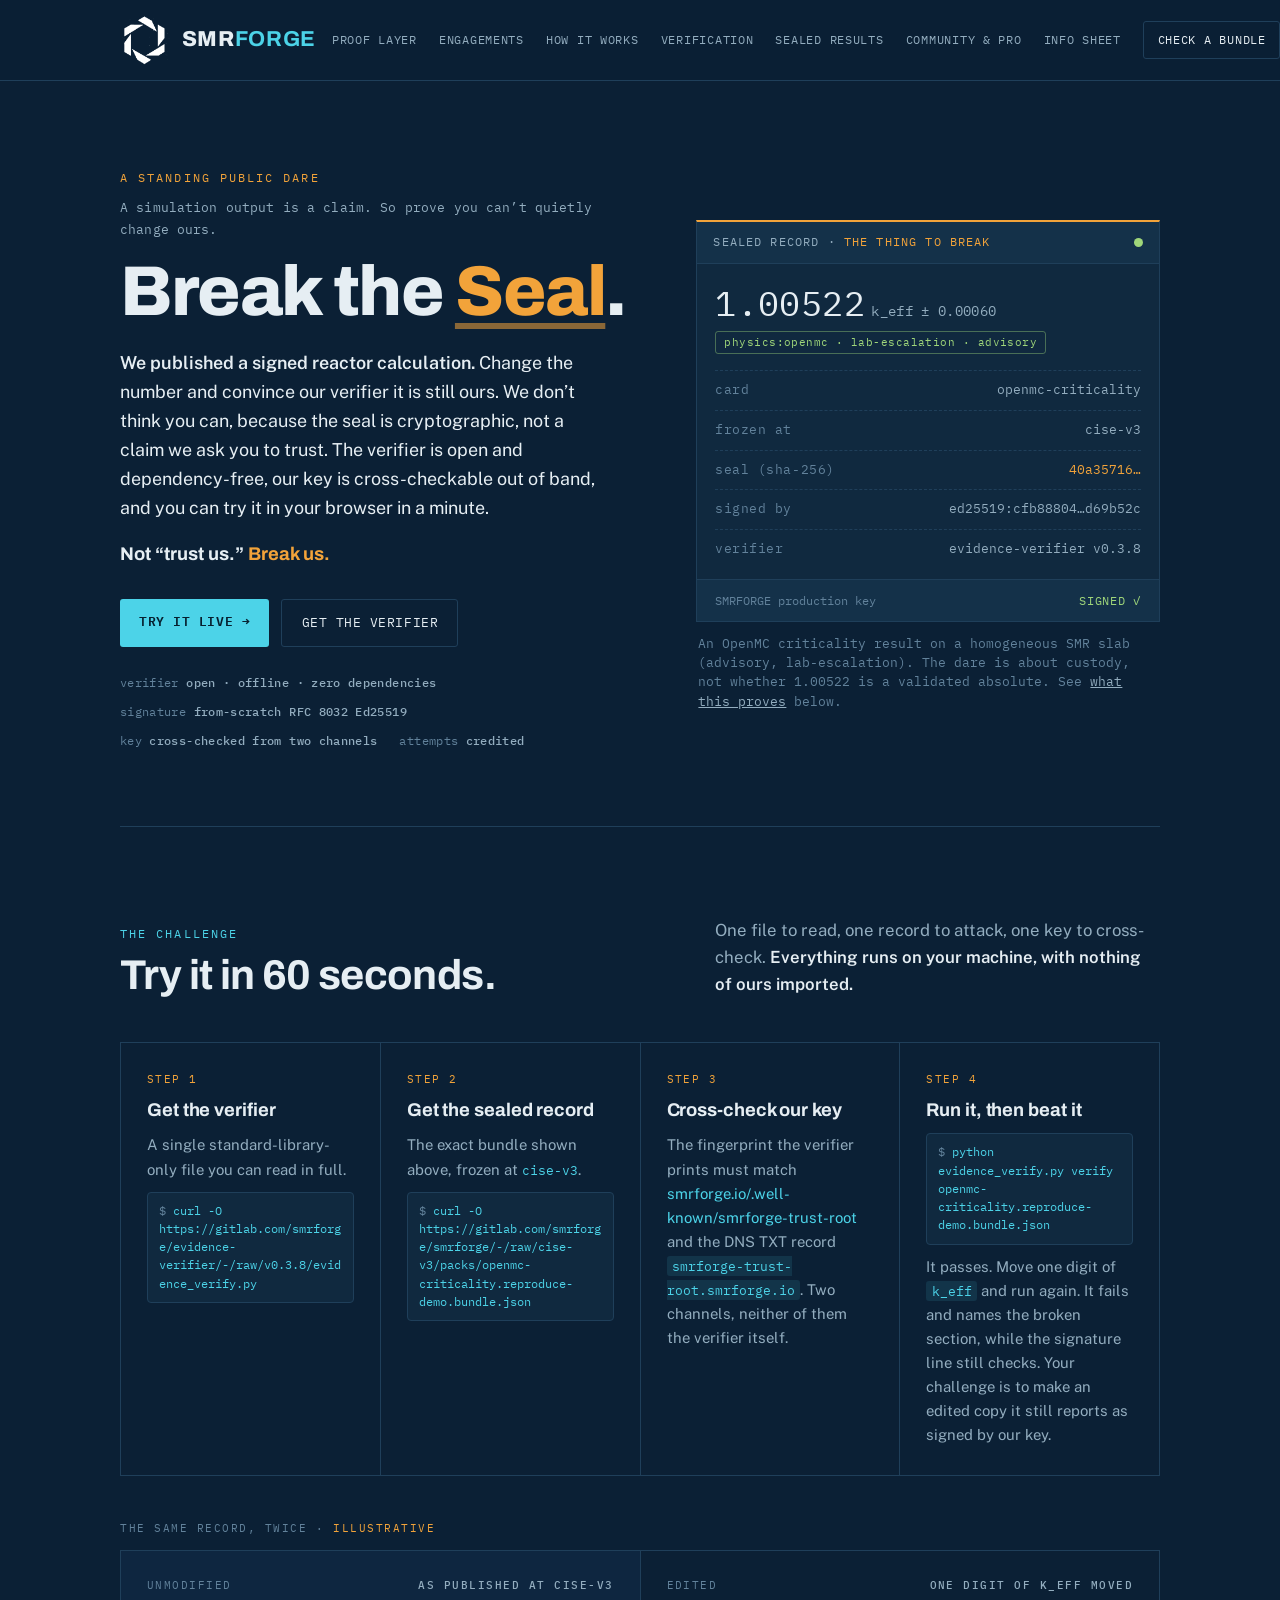
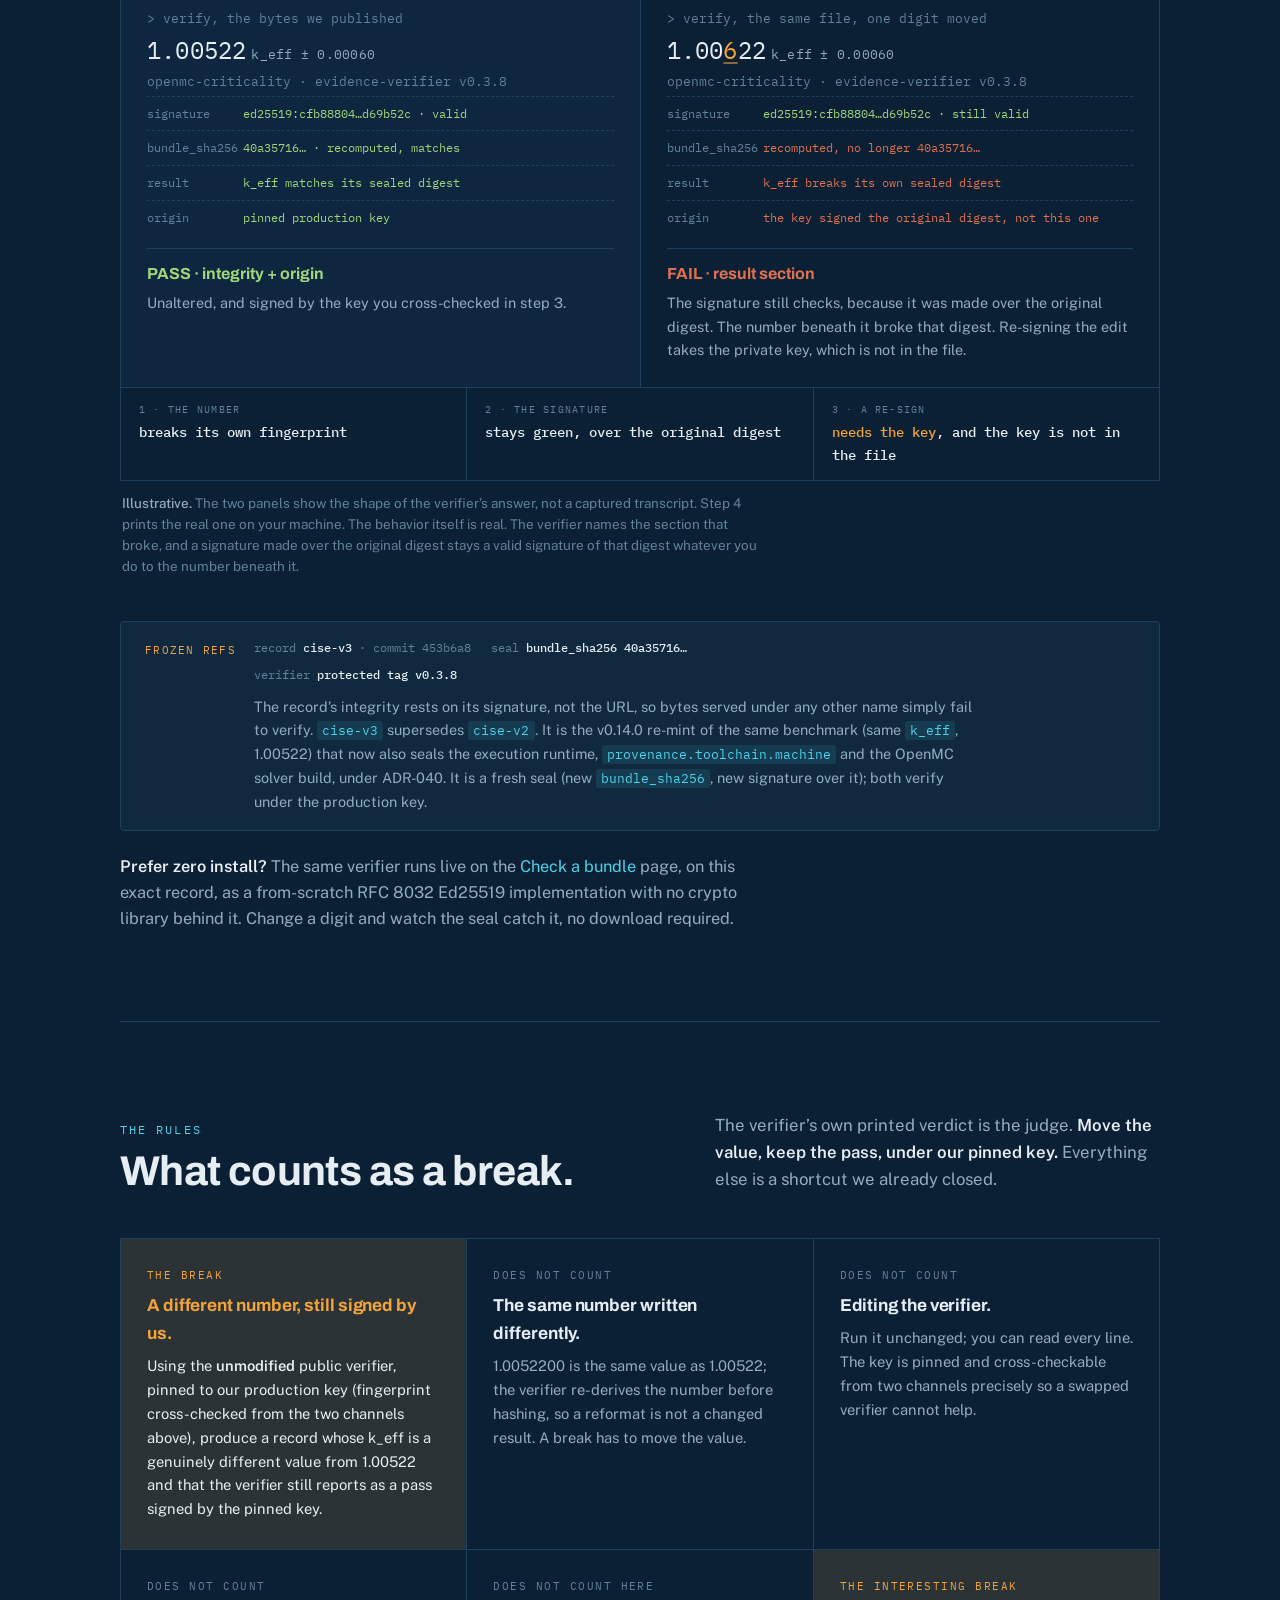
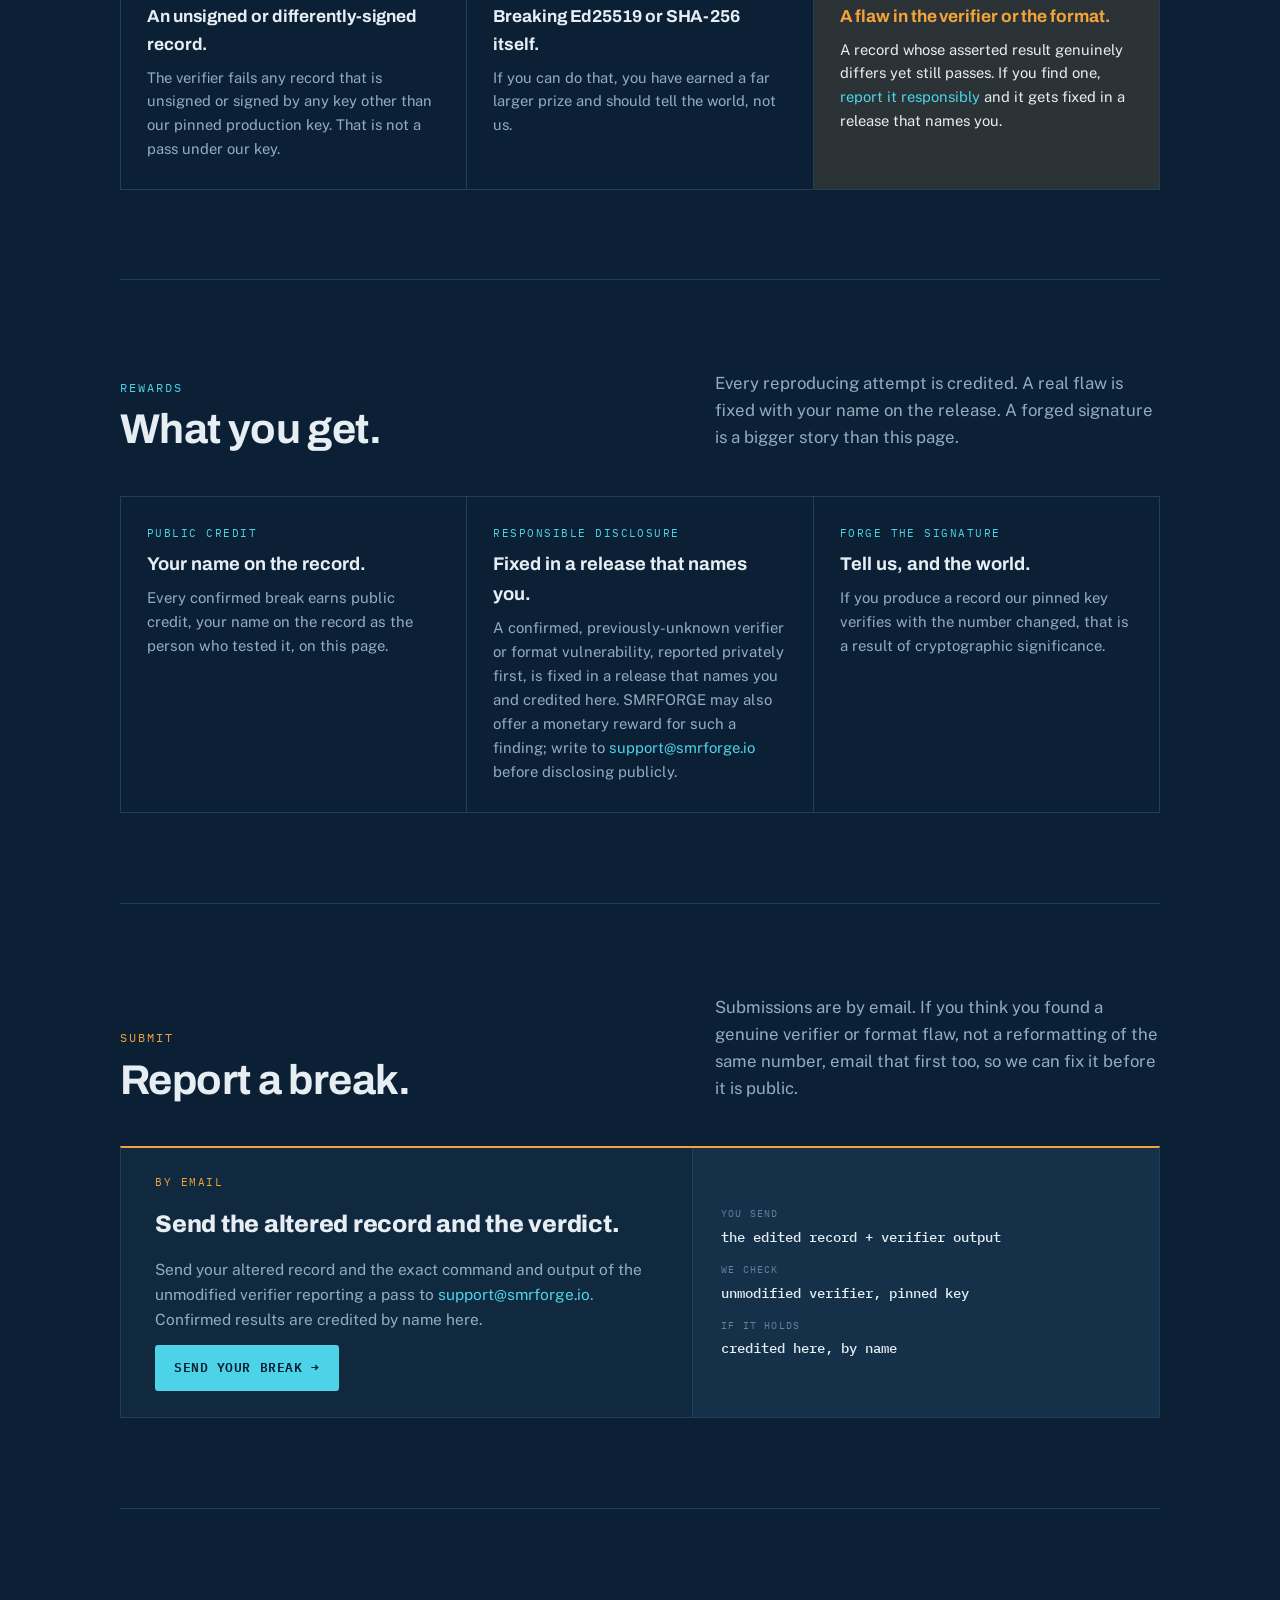
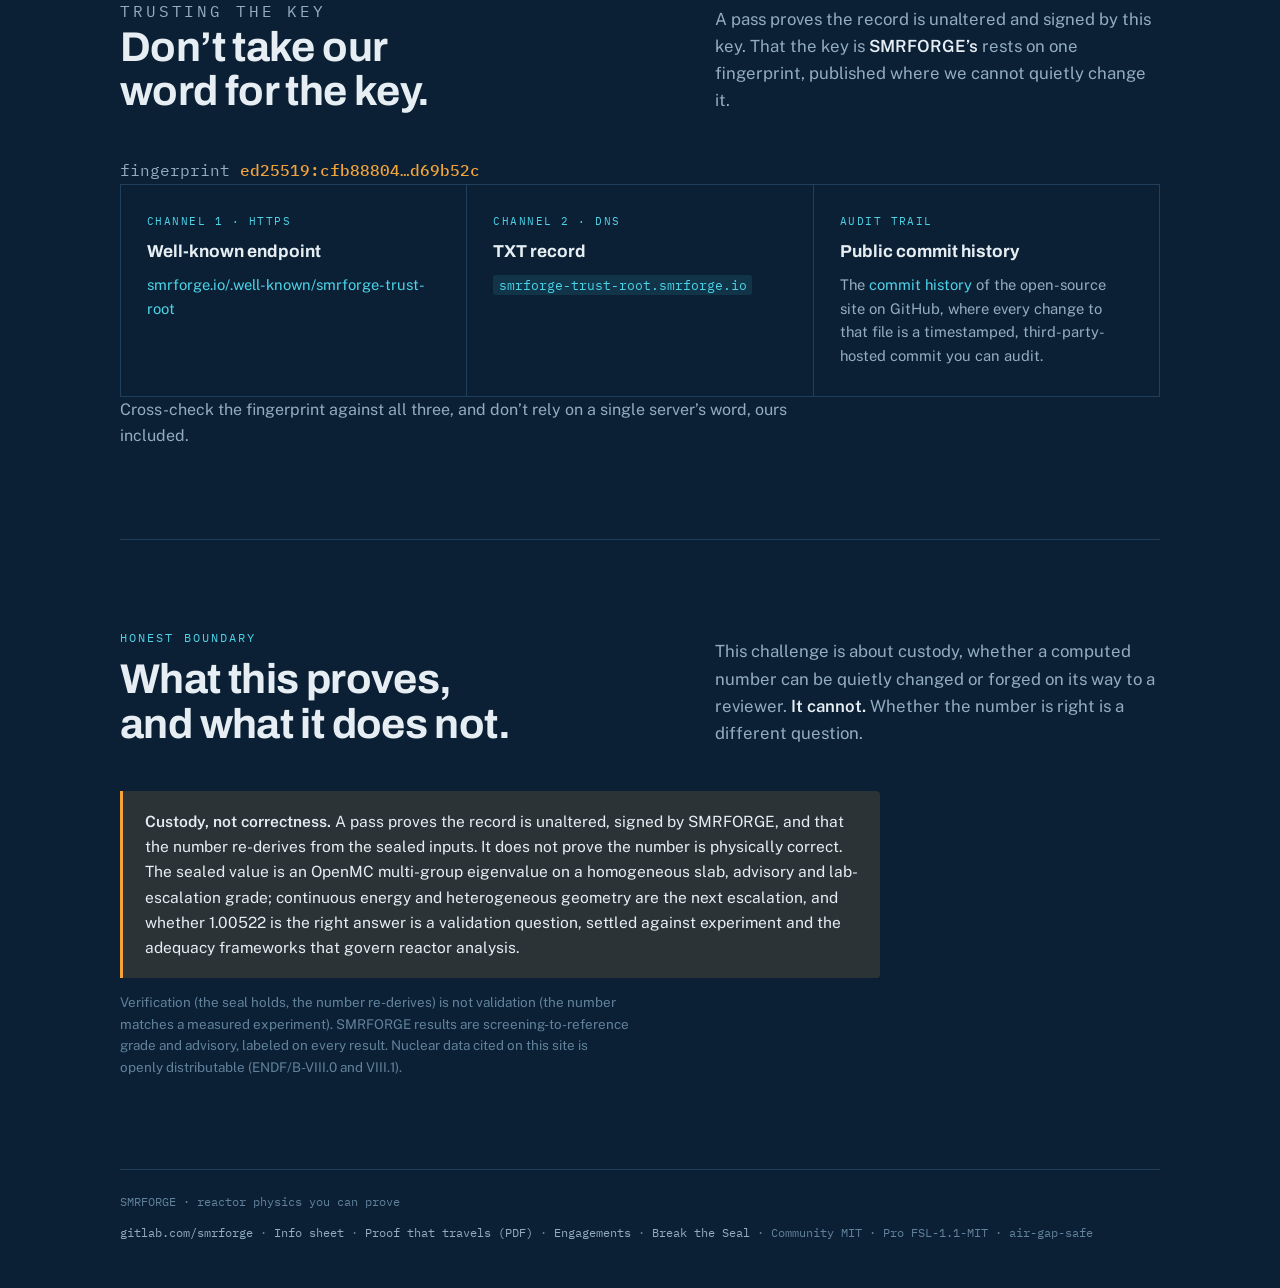
==== break-the-seal.html @ cff8d3b1 "site: reorder nav so the proof flow reads in order Sealed results moves up to sit right after Verifi" ====
<!DOCTYPE html>
<html lang="en">
<head>
  <meta charset="UTF-8">
  <meta name="viewport" content="width=device-width, initial-scale=1.0">
  <title>Break the Seal · SMRFORGE</title>
  <meta name="description" content="We published a signed reactor calculation. Change the number and convince our verifier it is still ours. We don't think you can, and that is the point. Open verifier, dependency-free, cross-checkable key.">
  <link rel="icon" href="images/smrforge_logo_white_transparent.png" type="image/png">
  <link rel="canonical" href="https://smrforge.io/break-the-seal.html">
  <meta property="og:title" content="Break the Seal · SMRFORGE">
  <meta property="og:description" content="Change a signed reactor calculation and convince our verifier it is still ours. We don't think you can. Try to break it.">
  <meta property="og:image" content="https://smrforge.io/images/smrforge_logo_white_transparent.png">
  <meta property="og:url" content="https://smrforge.io/break-the-seal.html">
  <meta property="og:type" content="website">
  <meta name="twitter:card" content="summary_large_image">
  <meta name="twitter:title" content="Break the Seal · SMRFORGE">
  <meta name="twitter:description" content="We published a signed reactor calculation. Alter the number and get it past our open verifier. We don't think you can. Prove us wrong.">
  <meta name="twitter:image" content="https://smrforge.io/images/smrforge_logo_white_transparent.png">
  <link rel="preload" as="image" href="images/smrforge_logo_white_transparent.png">
  <link rel="preconnect" href="https://fonts.googleapis.com">
  <link rel="preconnect" href="https://fonts.gstatic.com" crossorigin>
  <link rel="stylesheet" href="https://fonts.googleapis.com/css2?family=Archivo:wght@500;600;700;800&family=Public+Sans:wght@400;500;600;700&family=IBM+Plex+Mono:wght@400;500;600&display=swap">
<style>
  /* ---- SMRFORGE design system (homepage sets it; other pages follow) ----
       ground: prussian navy with a teal undertone · identity: glacier cyan (commands, links, kickers)
       signal: amber, the ONE warm accent, reserved for the thing that gets checked / the human decision.
       On this page that is the sealed record under attack and the one digit you move.
       verdicts: lichen = pass, clay = fail · hairline grids (1px --line) instead of card shadows
       type: Archivo display, Public Sans body, IBM Plex Mono for anything a machine wrote. */
  :root{
    --bg:#0b2035; --bg-2:#0e2640; --surface:#10293f; --surface-2:#143149;
    --line:#1f3f5a; --line-soft:#193449;
    --ink:#e6eef3; --muted:#93adbf; --faint:#62829b;
    --cyan:#4cd3e8; --cyan-2:#7ae3f2; --cyan-soft:rgba(76,211,232,.11);
    --amber:#f2a33a; --amber-soft:rgba(242,163,58,.14);
    --lichen:#9fd67a; --clay:#e0704f;
    --disp:"Archivo",system-ui,"Segoe UI",Helvetica,Arial,sans-serif;
    --body:"Public Sans",system-ui,"Segoe UI",Helvetica,Arial,sans-serif;
    --mono:"IBM Plex Mono",ui-monospace,"Cascadia Mono",Consolas,Menlo,monospace;
    --gutter:clamp(16px,4vw,40px);
  }
  *{box-sizing:border-box}
  html{scroll-behavior:smooth;scroll-padding-top:84px}
  body{margin:0;background:var(--bg);color:var(--ink);font-family:var(--body);line-height:1.62;
    -webkit-font-smoothing:antialiased;overflow-x:hidden}
  .wrap{max-width:1120px;margin:0 auto;padding:0 var(--gutter)}
  a{color:var(--ink)}
  :focus-visible{outline:2px solid var(--cyan);outline-offset:3px;border-radius:2px}
  .mono{font-family:var(--mono);font-variant-numeric:tabular-nums}
  .kicker{font-family:var(--mono);font-size:.72rem;letter-spacing:.18em;text-transform:uppercase;color:var(--cyan);margin:0 0 .6rem}
  .kicker.warm{color:var(--amber)}
  code,.code{font-family:var(--mono);font-size:.9em;color:var(--cyan)}
  code.kbd{background:var(--cyan-soft);padding:.08em .4em;border-radius:3px;overflow-wrap:anywhere}

  /* --- section rhythm --- */
  .sec{padding:clamp(56px,7vw,96px) 0;border-top:1px solid var(--line)}
  .sec-head{display:grid;grid-template-columns:minmax(0,1.1fr) minmax(0,.9fr);gap:clamp(20px,4vw,56px);align-items:end;margin-bottom:clamp(28px,4vw,44px)}
  @media(max-width:820px){.sec-head{grid-template-columns:1fr;gap:14px}}
  .sec h2{font-family:var(--disp);font-weight:700;font-size:clamp(1.75rem,3.6vw,2.6rem);line-height:1.08;letter-spacing:-.015em;margin:0;text-wrap:balance}
  .sec .lead{margin:0;color:var(--muted);font-size:1.05rem;max-width:56ch}
  .sec .lead b{color:var(--ink);font-weight:600}
  .sec .lead a{color:var(--cyan);text-decoration:none}
  .sec .lead a:hover{text-decoration:underline}
  .sec .lead code{font-size:.92em}
  .sub-h{font-family:var(--mono);font-size:.68rem;letter-spacing:.14em;text-transform:uppercase;color:var(--faint);margin:0 0 12px}
  .sub-h.gap{margin-top:clamp(28px,4vw,44px)}
  .sub-h em{font-style:normal;color:var(--amber)}

  /* --- hairline grid --- */
  .grid{display:grid;gap:1px;background:var(--line);border:1px solid var(--line)}
  .grid>*{background:var(--bg);padding:clamp(20px,2.6vw,28px) clamp(18px,2.4vw,26px);min-width:0}
  .grid.c3{grid-template-columns:repeat(3,minmax(0,1fr))}
  .grid.c2{grid-template-columns:repeat(2,minmax(0,1fr))}
  @media(max-width:720px){.grid.c3,.grid.c2{grid-template-columns:1fr}}
  .grid.c4{grid-template-columns:repeat(4,minmax(0,1fr))}
  @media(max-width:860px){.grid.c4{grid-template-columns:repeat(2,minmax(0,1fr))}}
  @media(max-width:480px){.grid.c4{grid-template-columns:1fr}}
  .cell .cmd{font-family:var(--mono);font-size:.78rem;color:var(--cyan);letter-spacing:.02em;word-break:break-word}
  .cell h3{font-family:var(--disp);font-weight:700;font-size:1.22rem;margin:.55rem 0 .45rem;letter-spacing:-.005em}
  .cell p{margin:0;color:var(--muted);font-size:.95rem}
  .cell p a{color:var(--cyan);text-decoration:none}
  .cell p a:hover{text-decoration:underline}

  /* --- buttons --- */
  .btn{display:inline-block;font-family:var(--mono);font-size:.84rem;letter-spacing:.04em;text-transform:uppercase;
    padding:.78rem 1.2rem;text-decoration:none;border-radius:3px;transition:background .14s,border-color .14s,color .14s}
  .btn.primary{background:var(--cyan);color:#06202f;font-weight:600}
  .btn.primary:hover{background:var(--cyan-2)}
  .btn.line{border:1px solid var(--line);color:var(--ink)}
  .btn.line:hover{border-color:var(--cyan);color:var(--cyan)}
  .btn.warm{border:1px solid rgba(242,163,58,.5);color:var(--amber)}
  .btn.warm:hover{border-color:var(--amber);background:var(--amber-soft)}
  .ctas{display:flex;gap:12px;flex-wrap:wrap;margin-top:1.8rem}

  /* --- header --- */
  header.site{position:sticky;top:0;z-index:10;background:rgba(11,32,53,.92);backdrop-filter:blur(8px);
    border-bottom:1px solid var(--line)}
  header.site .bar{display:flex;justify-content:space-between;align-items:center;gap:16px;
    max-width:1120px;margin:0 auto;padding:14px var(--gutter)}
  .brand{display:flex;align-items:center;gap:.65rem;font-family:var(--disp);font-weight:800;font-size:1.35rem;letter-spacing:.03em;text-decoration:none}
  .brand .wm{line-height:1;color:var(--ink)}
  .brand .logo{height:52px;width:auto;display:block}
  .brand b{color:var(--cyan)}
  nav.main{display:flex;gap:22px;align-items:center;font-family:var(--mono);font-size:.76rem;text-transform:uppercase;letter-spacing:.06em}
  nav.main a{color:var(--muted);text-decoration:none;white-space:nowrap}
  nav.main a:hover{color:var(--ink)}
  nav.main a[aria-current="page"]{color:var(--cyan)}
  nav.main .ghost{border:1px solid var(--line);padding:.5rem .85rem;color:var(--ink);border-radius:3px}
  nav.main .ghost:hover{border-color:var(--cyan);color:var(--cyan)}
  @media(max-width:900px){nav.main{gap:14px}nav.main a.sub{display:none}}
  @media(max-width:560px){nav.main a:not(.ghost){display:none}.brand .logo{height:44px}}

  /* --- hero --- */
  .hero{display:grid;grid-template-columns:minmax(0,1.05fr) minmax(0,.95fr);gap:clamp(30px,5vw,64px);
    align-items:center;padding:clamp(48px,7vw,88px) 0 clamp(36px,5vw,64px)}
  @media(max-width:900px){.hero{grid-template-columns:1fr;gap:38px}}
  .problem{font-family:var(--mono);font-size:.84rem;color:var(--muted);margin:0 0 1rem;letter-spacing:.01em}
  h1{font-family:var(--disp);font-weight:800;font-size:clamp(2.5rem,6.2vw,4.4rem);
    line-height:.98;letter-spacing:-.02em;margin:0;text-wrap:balance}
  h1 .u{color:var(--amber);text-decoration:underline;text-decoration-thickness:.08em;
    text-underline-offset:.12em;text-decoration-color:rgba(242,163,58,.55)}
  .desc{font-size:1.12rem;color:var(--ink);max-width:44ch;margin:1.4rem 0 0}
  .desc b{font-weight:600}
  .tagline{font-family:var(--disp);font-weight:700;font-size:1.15rem;margin:1.1rem 0 0;color:var(--ink)}
  .tagline .cx{color:var(--amber)}
  .facts{display:flex;gap:10px 22px;flex-wrap:wrap;margin-top:1.6rem;font-family:var(--mono);font-size:.74rem;color:var(--faint);letter-spacing:.03em}
  .facts span b{color:var(--muted);font-weight:500}

  /* --- the sealed record under attack: a ledger, amber-topped, hairlines only --- */
  .receipt{background:var(--surface);border:1px solid var(--line);border-top:2px solid var(--amber);
    font-family:var(--mono);min-width:0}
  .receipt .top{display:flex;justify-content:space-between;align-items:center;gap:10px;
    padding:11px 16px;border-bottom:1px solid var(--line);background:var(--surface-2)}
  .receipt .top .t{font-size:.72rem;letter-spacing:.1em;text-transform:uppercase;color:var(--muted)}
  .receipt .top .t em{font-style:normal;color:var(--amber)}
  .receipt .top .dot{width:9px;height:9px;border-radius:50%;background:var(--lichen);flex:none}
  .receipt .mid{padding:20px 18px 10px}
  .receipt .k{font-size:clamp(1.7rem,4vw,2.2rem);color:var(--ink);letter-spacing:.01em;font-variant-numeric:tabular-nums;line-height:1.1}
  .receipt .k small{color:var(--muted);font-size:.9rem;margin-left:.4rem}
  .receipt .tag{display:inline-block;margin-top:.55rem;font-size:.7rem;color:var(--lichen);
    border:1px solid rgba(159,214,122,.4);padding:.06rem .5rem;border-radius:3px;letter-spacing:.04em}
  .receipt .rows{margin-top:16px}
  .receipt .row{display:grid;grid-template-columns:auto minmax(0,1fr);column-gap:14px;
    padding:9px 0;border-top:1px dashed var(--line);font-size:.8rem}
  .receipt .row .l{color:var(--faint);letter-spacing:.04em}
  .receipt .row .v{color:var(--muted);text-align:right;overflow-wrap:anywhere}
  .receipt .row .v.ok{color:var(--amber)}
  .receipt .foot{border-top:1px solid var(--line);padding:11px 18px;display:flex;justify-content:space-between;gap:12px;
    font-size:.74rem;color:var(--faint);background:var(--surface-2)}
  .receipt .foot .pass{color:var(--lichen);letter-spacing:.06em}
  .cap{font-size:.8rem;color:var(--faint);margin:12px 2px 0;font-family:var(--mono);line-height:1.5}
  .cap a{color:var(--muted)}
  .cap a:hover{color:var(--cyan)}

  /* --- the challenge: numbered steps as grid cells --- */
  .step .sn{font-family:var(--mono);font-size:.66rem;letter-spacing:.14em;text-transform:uppercase;color:var(--amber)}
  .step h3{font-family:var(--disp);font-weight:700;font-size:1.15rem;margin:.5rem 0 .45rem;letter-spacing:-.005em}
  .step p{margin:0;color:var(--muted);font-size:.93rem}
  .step p.after{margin-top:10px}
  .step p a{color:var(--cyan);text-decoration:none}
  .step p a:hover{text-decoration:underline}
  .step .cmd{display:block;font-family:var(--mono);font-size:.76rem;color:var(--cyan);background:var(--surface);border:1px solid var(--line);
    border-radius:4px;padding:9px 11px;margin:10px 0 0;white-space:pre-wrap;overflow-wrap:anywhere;line-height:1.5}
  .step .cmd.first{margin-top:0}
  .step .cmd .p{color:var(--faint)}

  /* --- the same record, twice: unmodified passes, one moved digit fails --- */
  .vs{display:grid;grid-template-columns:repeat(2,minmax(0,1fr));gap:1px;background:var(--line);border:1px solid var(--line)}
  @media(max-width:720px){.vs{grid-template-columns:1fr}}
  .vs>div{background:var(--bg);padding:clamp(18px,2.4vw,26px);min-width:0}
  .vs>div.left{background:var(--bg-2)}
  .vs .vh{display:flex;justify-content:space-between;gap:6px 10px;flex-wrap:wrap;font-family:var(--mono);font-size:.66rem;letter-spacing:.14em;text-transform:uppercase;color:var(--faint)}
  .vs .vh b{font-weight:500;color:var(--muted)}
  .vs .said{font-family:var(--mono);font-size:.82rem;color:var(--muted);margin:14px 0 2px;line-height:1.7}
  .vs .said .q{color:var(--faint);overflow-wrap:anywhere}
  .vs .said .k{color:var(--ink);font-size:1.5rem;display:block;letter-spacing:.01em;font-variant-numeric:tabular-nums}
  .vs .said .k small{color:var(--muted);font-size:.8rem;margin-left:.3rem}
  .vs .said .k .hit{color:var(--amber);text-decoration:underline;text-decoration-thickness:.08em;
    text-underline-offset:.14em;text-decoration-color:rgba(242,163,58,.55)}
  .vs .vr{display:grid;grid-template-columns:minmax(0,12ch) minmax(0,1fr);gap:12px;font-family:var(--mono);font-size:.76rem;
    padding:7px 0;border-top:1px dashed var(--line)}
  .vs .vr .l{color:var(--faint)}
  .vs .vr .v{color:var(--muted);overflow-wrap:anywhere}
  .vs .vr .v.no{color:var(--clay)}
  .vs .vr .v.ok{color:var(--lichen)}
  .vs .verdict{margin-top:14px;padding-top:12px;border-top:1px solid var(--line);font-family:var(--disp);font-weight:700;font-size:1rem}
  .vs .verdict.no{color:var(--clay)}
  .vs .verdict.yes{color:var(--lichen)}
  .vs .verdict span{display:block;margin-top:4px;color:var(--muted);font-family:var(--body);font-weight:400;font-size:.9rem}
  .why{display:grid;grid-template-columns:repeat(3,minmax(0,1fr));gap:1px;background:var(--line);border:1px solid var(--line);border-top:0}
  @media(max-width:720px){.why{grid-template-columns:1fr}}
  .why>div{background:var(--bg);padding:14px 18px;display:flex;flex-direction:column;gap:2px;min-width:0}
  .why .s{font-family:var(--mono);font-size:.64rem;letter-spacing:.12em;text-transform:uppercase;color:var(--faint)}
  .why b{font-family:var(--mono);color:var(--ink);font-size:.88rem;font-weight:500}
  .why b .w{color:var(--amber)}
  .vs-cap{font-size:.84rem;color:var(--faint);margin:12px 2px 0;max-width:80ch;line-height:1.55}
  .vs-cap b{color:var(--muted);font-weight:500}

  /* --- frozen references + zero-install note --- */
  .frozen{margin:clamp(28px,4vw,44px) 0 0;padding:16px clamp(18px,2.4vw,24px);border:1px solid var(--line);background:var(--surface);border-radius:4px;
    display:grid;grid-template-columns:auto minmax(0,1fr);gap:18px;align-items:start}
  @media(max-width:720px){.frozen{grid-template-columns:1fr;gap:8px}}
  .frozen .fk{font-family:var(--mono);font-size:.66rem;letter-spacing:.12em;text-transform:uppercase;color:var(--amber);padding-top:4px}
  .frozen p{margin:0;color:var(--muted);font-size:.9rem;max-width:80ch}
  .frozen p b{color:var(--ink);font-weight:600}
  .frozen .refs{display:flex;gap:8px 20px;flex-wrap:wrap;margin:0 0 10px;font-family:var(--mono);font-size:.76rem;color:var(--faint)}
  .frozen .refs b{color:var(--ink);font-weight:500}
  .zero{margin:22px 0 0;color:var(--muted);font-size:1.02rem;max-width:62ch}
  .zero a{color:var(--cyan);text-decoration:none}
  .zero a:hover{text-decoration:underline}
  .zero b{color:var(--ink);font-weight:600}

  /* --- rules --- */
  .rule .rn{font-family:var(--mono);font-size:.66rem;letter-spacing:.14em;text-transform:uppercase;color:var(--faint)}
  .rule h3{font-family:var(--disp);font-weight:700;font-size:1.08rem;margin:.5rem 0 .4rem;letter-spacing:-.005em}
  .rule p{margin:0;color:var(--muted);font-size:.92rem}
  .rule p a{color:var(--cyan);text-decoration:none}
  .rule p a:hover{text-decoration:underline}
  .rule p b{color:var(--ink);font-weight:600}
  .rule.counts{background:linear-gradient(var(--amber-soft),var(--amber-soft)) var(--bg)}
  .rule.counts .rn,.rule.counts h3{color:var(--amber)}
  .rule.counts p{color:var(--ink)}

  /* --- rewards --- */
  .reward .rk{font-family:var(--mono);font-size:.66rem;letter-spacing:.14em;text-transform:uppercase;color:var(--cyan)}
  .reward h3{font-family:var(--disp);font-weight:700;font-size:1.15rem;margin:.5rem 0 .4rem}
  .reward p{margin:0;color:var(--muted);font-size:.93rem}
  .reward p a{color:var(--cyan);text-decoration:none}
  .reward p a:hover{text-decoration:underline}

  /* --- submit --- */
  .submit{display:grid;grid-template-columns:minmax(0,1.1fr) minmax(0,.9fr);gap:0;border:1px solid var(--line);border-top:2px solid var(--amber);background:var(--surface)}
  @media(max-width:820px){.submit{grid-template-columns:1fr}}
  .submit .sm{padding:26px clamp(20px,3vw,34px);display:flex;flex-direction:column;gap:.8rem;align-items:flex-start}
  .submit .sm .en{font-family:var(--mono);font-size:.68rem;letter-spacing:.14em;text-transform:uppercase;color:var(--amber)}
  .submit .sm h3{font-family:var(--disp);font-weight:800;font-size:1.5rem;margin:0;letter-spacing:-.01em}
  .submit .sm p{margin:0;color:var(--muted);font-size:.97rem;max-width:58ch}
  .submit .sm p a{color:var(--cyan);text-decoration:none;overflow-wrap:anywhere}
  .submit .sf{border-left:1px solid var(--line);background:var(--surface-2);padding:22px clamp(18px,2.4vw,28px);display:flex;flex-direction:column;justify-content:center;gap:14px}
  @media(max-width:820px){.submit .sf{border-left:0;border-top:1px solid var(--line)}}
  .submit .fs{display:flex;flex-direction:column;gap:2px}
  .submit .fs .s{font-family:var(--mono);font-size:.64rem;letter-spacing:.12em;text-transform:uppercase;color:var(--faint)}
  .submit .fs b{font-family:var(--mono);color:var(--ink);font-size:.9rem;font-weight:500}

  /* --- trust + boundary --- */
  .trust p{margin:0;color:var(--muted);max-width:70ch;font-size:1rem}
  .trust p a{color:var(--cyan);text-decoration:none}
  .trust p a:hover{text-decoration:underline}
  .chan .ck{font-family:var(--mono);font-size:.66rem;letter-spacing:.14em;text-transform:uppercase;color:var(--cyan)}
  .chan h3{font-family:var(--disp);font-weight:700;font-size:1.08rem;margin:.5rem 0 .4rem}
  .chan p{margin:0;color:var(--muted);font-size:.92rem;overflow-wrap:anywhere}
  .chan p a{color:var(--cyan);text-decoration:none}
  .chan p a:hover{text-decoration:underline}
  .fp{margin:0 0 18px;font-family:var(--mono);font-size:.8rem;color:var(--faint);overflow-wrap:anywhere}
  .fp b{color:var(--amber);font-weight:500}
  .note{margin:0;padding:18px 22px;border-left:3px solid var(--amber);background:var(--amber-soft);
    color:var(--ink);font-size:.97rem;max-width:76ch;border-radius:0 4px 4px 0}
  .note b{font-weight:600}
  .fine{font-size:.84rem;color:var(--faint);margin:14px 0 0;max-width:64ch}

  /* --- footer --- */
  footer{border-top:1px solid var(--line);padding:22px 0 46px;display:flex;justify-content:space-between;
    flex-wrap:wrap;gap:12px;font-family:var(--mono);font-size:.74rem;color:var(--faint)}
  footer a{color:var(--muted);text-decoration:none}
  footer a:hover{color:var(--cyan)}

  /* --- motion: this page has none to speak of; honor the preference anyway --- */
  @media(prefers-reduced-motion:reduce){html{scroll-behavior:auto}.btn{transition:none}}

</style>
</head>
<body>
<header class="site">
  <div class="bar">
    <a class="brand" href="/" aria-label="SMRFORGE home"><img class="logo" src="images/smrforge-mark-white.png" alt="SMRFORGE mark"><span class="wm">SMR<b>FORGE</b></span></a>
    <nav class="main" aria-label="Primary">
      <a href="proof-layer.html">Proof Layer</a><a href="engagements.html">Engagements</a><a class="sub" href="index.html#howit">How it works</a><a class="sub" href="index.html#valid">Verification</a>
      <a href="sealed-results.html">Sealed results</a><a class="sub" href="index.html#products">Community &amp; Pro</a><a href="info-sheet.html">Info sheet</a><a class="ghost" href="check.html">Check a bundle</a>
    </nav>
  </div>
</header>

<div class="wrap">
  <section class="hero">
    <div>
      <p class="kicker warm">A standing public dare</p>
      <p class="problem">A simulation output is a claim. So prove you can&rsquo;t quietly change ours.</p>
      <h1>Break the <span class="u">Seal</span>.</h1>
      <p class="desc"><b>We published a signed reactor calculation.</b> Change the number and convince our
        verifier it is still ours. We don&rsquo;t think you can, because the seal is cryptographic, not a claim we
        ask you to trust. The verifier is open and dependency-free, our key is cross-checkable out of band,
        and you can try it in your browser in a minute.</p>
      <p class="tagline">Not &ldquo;trust us.&rdquo; <span class="cx">Break us.</span></p>
      <div class="ctas">
        <a class="btn primary" href="check.html">Try it live &rarr;</a>
        <a class="btn line" href="https://gitlab.com/smrforge/evidence-verifier" rel="noopener">Get the verifier</a>
      </div>
      <p class="facts">
        <span>verifier <b>open &middot; offline &middot; zero dependencies</b></span>
        <span>signature <b>from-scratch RFC 8032 Ed25519</b></span>
        <span>key <b>cross-checked from two channels</b></span>
        <span>attempts <b>credited</b></span>
      </p>
    </div>
    <div>
      <div class="receipt" role="img" aria-label="The sealed record under attack: an OpenMC criticality result, k_eff 1.00522, signed by SMRFORGE's production key, seal 40a35716.">
        <div class="top"><span class="t">Sealed record &middot; <em>the thing to break</em></span><span class="dot" aria-hidden="true"></span></div>
        <div class="mid">
          <div class="k">1.00522<small>k_eff &plusmn; 0.00060</small></div>
          <span class="tag">physics:openmc &middot; lab-escalation &middot; advisory</span>
          <div class="rows">
            <div class="row"><span class="l">card</span><span class="v">openmc-criticality</span></div>
            <div class="row"><span class="l">frozen at</span><span class="v">cise-v3</span></div>
            <div class="row"><span class="l">seal (sha-256)</span><span class="v ok">40a35716&hellip;</span></div>
            <div class="row"><span class="l">signed by</span><span class="v">ed25519:cfb88804&hellip;d69b52c</span></div>
            <div class="row"><span class="l">verifier</span><span class="v">evidence-verifier v0.3.8</span></div>
          </div>
        </div>
        <div class="foot"><span>SMRFORGE production key</span><span class="pass">SIGNED &#10003;</span></div>
      </div>
      <p class="cap">An OpenMC criticality result on a homogeneous SMR slab (advisory, lab-escalation). The dare
        is about custody, not whether 1.00522 is a validated absolute. See <a href="#boundary">what this
        proves</a> below.</p>
    </div>
  </section>
</div>

<div class="wrap" id="challenge">
  <section class="sec">
    <div class="sec-head">
      <div>
        <p class="kicker">The challenge</p>
        <h2>Try it in 60 seconds.</h2>
      </div>
      <p class="lead">One file to read, one record to attack, one key to cross-check. <b>Everything runs on your
        machine, with nothing of ours imported.</b></p>
    </div>
    <div class="grid c4">
      <div class="step">
        <div class="sn">Step 1</div>
        <h3>Get the verifier</h3>
        <p>A single standard-library-only file you can read in full.</p>
        <span class="cmd"><span class="p">$</span> curl -O https://gitlab.com/smrforge/evidence-verifier/-/raw/v0.3.8/evidence_verify.py</span>
      </div>
      <div class="step">
        <div class="sn">Step 2</div>
        <h3>Get the sealed record</h3>
        <p>The exact bundle shown above, frozen at <code>cise-v3</code>.</p>
        <span class="cmd"><span class="p">$</span> curl -O https://gitlab.com/smrforge/smrforge/-/raw/cise-v3/packs/openmc-criticality.reproduce-demo.bundle.json</span>
      </div>
      <div class="step">
        <div class="sn">Step 3</div>
        <h3>Cross-check our key</h3>
        <p>The fingerprint the verifier prints must match
          <a href="/.well-known/smrforge-trust-root">smrforge.io/.well-known/smrforge-trust-root</a> and the DNS
          TXT record <code class="kbd">smrforge-trust-root.smrforge.io</code>. Two channels, neither of them the
          verifier itself.</p>
      </div>
      <div class="step">
        <div class="sn">Step 4</div>
        <h3>Run it, then beat it</h3>
        <span class="cmd first"><span class="p">$</span> python evidence_verify.py verify openmc-criticality.reproduce-demo.bundle.json</span>
        <p class="after">It passes. Move one digit of <code class="kbd">k_eff</code> and run again. It fails and names
          the broken section, while the signature line still checks. Your challenge is to make an edited copy it
          still reports as signed by our key.</p>
      </div>
    </div>

    <p class="sub-h gap">The same record, twice &middot; <em>illustrative</em></p>
    <div class="vs" aria-label="The same sealed record verified twice. Unmodified, the verifier passes it on integrity and origin. With one digit of k_eff moved, the signature still checks but the result section no longer matches its sealed digest, so the verifier fails it and names the result section.">
      <div class="left">
        <div class="vh"><span>Unmodified</span><b>as published at cise-v3</b></div>
        <div class="said">
          <span class="q">&gt; verify, the bytes we published</span><br>
          <span class="k">1.00522<small>k_eff &plusmn; 0.00060</small></span>
          <span class="q">openmc-criticality &middot; evidence-verifier v0.3.8</span>
        </div>
        <div class="vr"><span class="l">signature</span><span class="v ok">ed25519:cfb88804&hellip;d69b52c &middot; valid</span></div>
        <div class="vr"><span class="l">bundle_sha256</span><span class="v ok">40a35716&hellip; &middot; recomputed, matches</span></div>
        <div class="vr"><span class="l">result</span><span class="v ok">k_eff matches its sealed digest</span></div>
        <div class="vr"><span class="l">origin</span><span class="v ok">pinned production key</span></div>
        <div class="verdict yes">PASS &middot; integrity + origin <span>Unaltered, and signed by the key you cross-checked in step 3.</span></div>
      </div>
      <div>
        <div class="vh"><span>Edited</span><b>one digit of k_eff moved</b></div>
        <div class="said">
          <span class="q">&gt; verify, the same file, one digit moved</span><br>
          <span class="k">1.00<span class="hit">6</span>22<small>k_eff &plusmn; 0.00060</small></span>
          <span class="q">openmc-criticality &middot; evidence-verifier v0.3.8</span>
        </div>
        <div class="vr"><span class="l">signature</span><span class="v ok">ed25519:cfb88804&hellip;d69b52c &middot; still valid</span></div>
        <div class="vr"><span class="l">bundle_sha256</span><span class="v no">recomputed, no longer 40a35716&hellip;</span></div>
        <div class="vr"><span class="l">result</span><span class="v no">k_eff breaks its own sealed digest</span></div>
        <div class="vr"><span class="l">origin</span><span class="v no">the key signed the original digest, not this one</span></div>
        <div class="verdict no">FAIL &middot; result section <span>The signature still checks, because it was made over the
          original digest. The number beneath it broke that digest. Re-signing the edit takes the private key, which
          is not in the file.</span></div>
      </div>
    </div>
    <div class="why" aria-hidden="true">
      <div><span class="s">1 &middot; the number</span><b>breaks its own fingerprint</b></div>
      <div><span class="s">2 &middot; the signature</span><b>stays green, over the original digest</b></div>
      <div><span class="s">3 &middot; a re-sign</span><b><span class="w">needs the key</span>, and the key is not in the file</b></div>
    </div>
    <p class="vs-cap"><b>Illustrative.</b> The two panels show the shape of the verifier&rsquo;s answer, not a captured
      transcript. Step 4 prints the real one on your machine. The behavior itself is real. The verifier names the
      section that broke, and a signature made over the original digest stays a valid signature of that digest
      whatever you do to the number beneath it.</p>

    <div class="frozen">
      <div class="fk">Frozen refs</div>
      <div>
        <p class="refs">
          <span>record <b>cise-v3</b> &middot; commit 453b6a8</span>
          <span>seal <b>bundle_sha256 40a35716&hellip;</b></span>
          <span>verifier <b>protected tag v0.3.8</b></span>
        </p>
        <p>The record&rsquo;s integrity rests on its signature, not the URL, so bytes served under any other name
          simply fail to verify. <code class="kbd">cise-v3</code> supersedes <code class="kbd">cise-v2</code>. It is
          the v0.14.0 re-mint of the same benchmark (same <code class="kbd">k_eff</code>, 1.00522) that now also seals
          the execution runtime, <code class="kbd">provenance.toolchain.machine</code> and the OpenMC solver build,
          under ADR-040. It is a fresh seal (new <code class="kbd">bundle_sha256</code>, new signature over it);
          both verify under the production key.</p>
      </div>
    </div>

    <p class="zero"><b>Prefer zero install?</b> The same verifier runs live on the
      <a href="check.html">Check a bundle</a> page, on this exact record, as a from-scratch RFC&nbsp;8032 Ed25519
      implementation with no crypto library behind it. Change a digit and watch the seal catch it, no download
      required.</p>
  </section>
</div>

<div class="wrap" id="rules">
  <section class="sec">
    <div class="sec-head">
      <div>
        <p class="kicker">The rules</p>
        <h2>What counts as a break.</h2>
      </div>
      <p class="lead">The verifier&rsquo;s own printed verdict is the judge. <b>Move the value, keep the pass,
        under our pinned key.</b> Everything else is a shortcut we already closed.</p>
    </div>
    <div class="grid c3">
      <div class="rule counts">
        <div class="rn">The break</div>
        <h3>A different number, still signed by us.</h3>
        <p>Using the <b>unmodified</b> public verifier, pinned to our production key (fingerprint cross-checked
          from the two channels above), produce a record whose k_eff is a genuinely different value from
          1.00522 and that the verifier still reports as a pass signed by the pinned key.</p>
      </div>
      <div class="rule">
        <div class="rn">Does not count</div>
        <h3>The same number written differently.</h3>
        <p>1.0052200 is the same value as 1.00522; the verifier re-derives the number before hashing, so a
          reformat is not a changed result. A break has to move the value.</p>
      </div>
      <div class="rule">
        <div class="rn">Does not count</div>
        <h3>Editing the verifier.</h3>
        <p>Run it unchanged; you can read every line. The key is pinned and cross-checkable from two channels
          precisely so a swapped verifier cannot help.</p>
      </div>
      <div class="rule">
        <div class="rn">Does not count</div>
        <h3>An unsigned or differently-signed record.</h3>
        <p>The verifier fails any record that is unsigned or signed by any key other than our pinned production
          key. That is not a pass under our key.</p>
      </div>
      <div class="rule">
        <div class="rn">Does not count here</div>
        <h3>Breaking Ed25519 or SHA-256 itself.</h3>
        <p>If you can do that, you have earned a far larger prize and should tell the world, not us.</p>
      </div>
      <div class="rule counts">
        <div class="rn">The interesting break</div>
        <h3>A flaw in the verifier or the format.</h3>
        <p>A record whose asserted result genuinely differs yet still passes. If you find one,
          <a href="#submit">report it responsibly</a> and it gets fixed in a release that names you.</p>
      </div>
    </div>
  </section>
</div>

<div class="wrap" id="rewards">
  <section class="sec">
    <div class="sec-head">
      <div>
        <p class="kicker">Rewards</p>
        <h2>What you get.</h2>
      </div>
      <p class="lead">Every reproducing attempt is credited. A real flaw is fixed with your name on the release.
        A forged signature is a bigger story than this page.</p>
    </div>
    <div class="grid c3">
      <div class="reward">
        <div class="rk">Public credit</div>
        <h3>Your name on the record.</h3>
        <p>Every confirmed break earns public credit, your name on the record as the person who tested it, on
          this page.</p>
      </div>
      <div class="reward">
        <div class="rk">Responsible disclosure</div>
        <h3>Fixed in a release that names you.</h3>
        <p>A confirmed, previously-unknown verifier or format vulnerability, reported privately first, is fixed
          in a release that names you and credited here. SMRFORGE may also offer a monetary reward for such a
          finding; write to <a href="mailto:support@smrforge.io?subject=Break%20the%20Seal%20disclosure">support@smrforge.io</a>
          before disclosing publicly.</p>
      </div>
      <div class="reward">
        <div class="rk">Forge the signature</div>
        <h3>Tell us, and the world.</h3>
        <p>If you produce a record our pinned key verifies with the number changed, that is a result of
          cryptographic significance.</p>
      </div>
    </div>
  </section>
</div>

<div class="wrap" id="submit">
  <section class="sec">
    <div class="sec-head">
      <div>
        <p class="kicker warm">Submit</p>
        <h2>Report a break.</h2>
      </div>
      <p class="lead">Submissions are by email. If you think you found a genuine verifier or format flaw, not a
        reformatting of the same number, email that first too, so we can fix it before it is public.</p>
    </div>
    <div class="submit">
      <div class="sm">
        <div class="en">By email</div>
        <h3>Send the altered record and the verdict.</h3>
        <p>Send your altered record and the exact command and output of the unmodified verifier reporting a
          pass to <a href="mailto:support@smrforge.io?subject=Break%20the%20Seal%20submission">support@smrforge.io</a>.
          Confirmed results are credited by name here.</p>
        <a class="btn primary" href="mailto:support@smrforge.io?subject=Break%20the%20Seal%20submission">Send your break &rarr;</a>
      </div>
      <div class="sf">
        <div class="fs"><span class="s">You send</span><b>the edited record + verifier output</b></div>
        <div class="fs"><span class="s">We check</span><b>unmodified verifier, pinned key</b></div>
        <div class="fs"><span class="s">If it holds</span><b>credited here, by name</b></div>
      </div>
    </div>
  </section>
</div>

<div class="wrap" id="trust">
  <section class="sec trust">
    <div class="sec-head">
      <div>
        <p class="kicker">Trusting the key</p>
        <h2>Don&rsquo;t take our word for the key.</h2>
      </div>
      <p class="lead">A pass proves the record is unaltered and signed by this key. That the key is
        <b>SMRFORGE&rsquo;s</b> rests on one fingerprint, published where we cannot quietly change it.</p>
    </div>
    <p class="fp">fingerprint <b>ed25519:cfb88804&hellip;d69b52c</b></p>
    <div class="grid c3">
      <div class="chan">
        <div class="ck">Channel 1 &middot; HTTPS</div>
        <h3>Well-known endpoint</h3>
        <p><a href="/.well-known/smrforge-trust-root">smrforge.io/.well-known/smrforge-trust-root</a></p>
      </div>
      <div class="chan">
        <div class="ck">Channel 2 &middot; DNS</div>
        <h3>TXT record</h3>
        <p><code class="kbd">smrforge-trust-root.smrforge.io</code></p>
      </div>
      <div class="chan">
        <div class="ck">Audit trail</div>
        <h3>Public commit history</h3>
        <p>The <a href="https://github.com/SMRFORGE/website/commits/main/.well-known/smrforge-trust-root" rel="noopener">commit
          history</a> of the open-source site on GitHub, where every change to that file is a timestamped,
          third-party-hosted commit you can audit.</p>
      </div>
    </div>
    <p class="fine">Cross-check the fingerprint against all three, and don&rsquo;t rely on a single server&rsquo;s
      word, ours included.</p>
  </section>
</div>

<div class="wrap" id="boundary">
  <section class="sec">
    <div class="sec-head">
      <div>
        <p class="kicker">Honest boundary</p>
        <h2>What this proves, and what it does not.</h2>
      </div>
      <p class="lead">This challenge is about custody, whether a computed number can be quietly changed or
        forged on its way to a reviewer. <b>It cannot.</b> Whether the number is right is a different question.</p>
    </div>
    <div class="note"><b>Custody, not correctness.</b> A pass proves the record is unaltered, signed by SMRFORGE,
      and that the number re-derives from the sealed inputs. It does not prove the number is physically correct.
      The sealed value is an OpenMC multi-group eigenvalue on a homogeneous slab, advisory and lab-escalation
      grade; continuous energy and heterogeneous geometry are the next escalation, and whether 1.00522 is the
      right answer is a validation question, settled against experiment and the adequacy frameworks that govern
      reactor analysis.</div>
    <p class="fine">Verification (the seal holds, the number re-derives) is not validation (the number matches
      a measured experiment). SMRFORGE results are screening-to-reference grade and advisory, labeled on every
      result. Nuclear data cited on this site is openly distributable (ENDF/B-VIII.0 and VIII.1).</p>
  </section>
</div>


<div class="wrap">
  <footer>
    <span>SMRFORGE &middot; reactor physics you can prove</span>
    <span><a href="https://gitlab.com/smrforge">gitlab.com/smrforge</a> &middot; <a href="info-sheet.html">Info sheet</a> &middot; <a href="proof-that-travels.pdf">Proof that travels (PDF)</a> &middot; <a href="engagements.html">Engagements</a> &middot; <a href="break-the-seal.html">Break the Seal</a> &middot; Community MIT &middot; Pro FSL-1.1-MIT &middot; air-gap-safe</span>
  </footer>
</div>
</body>
</html>
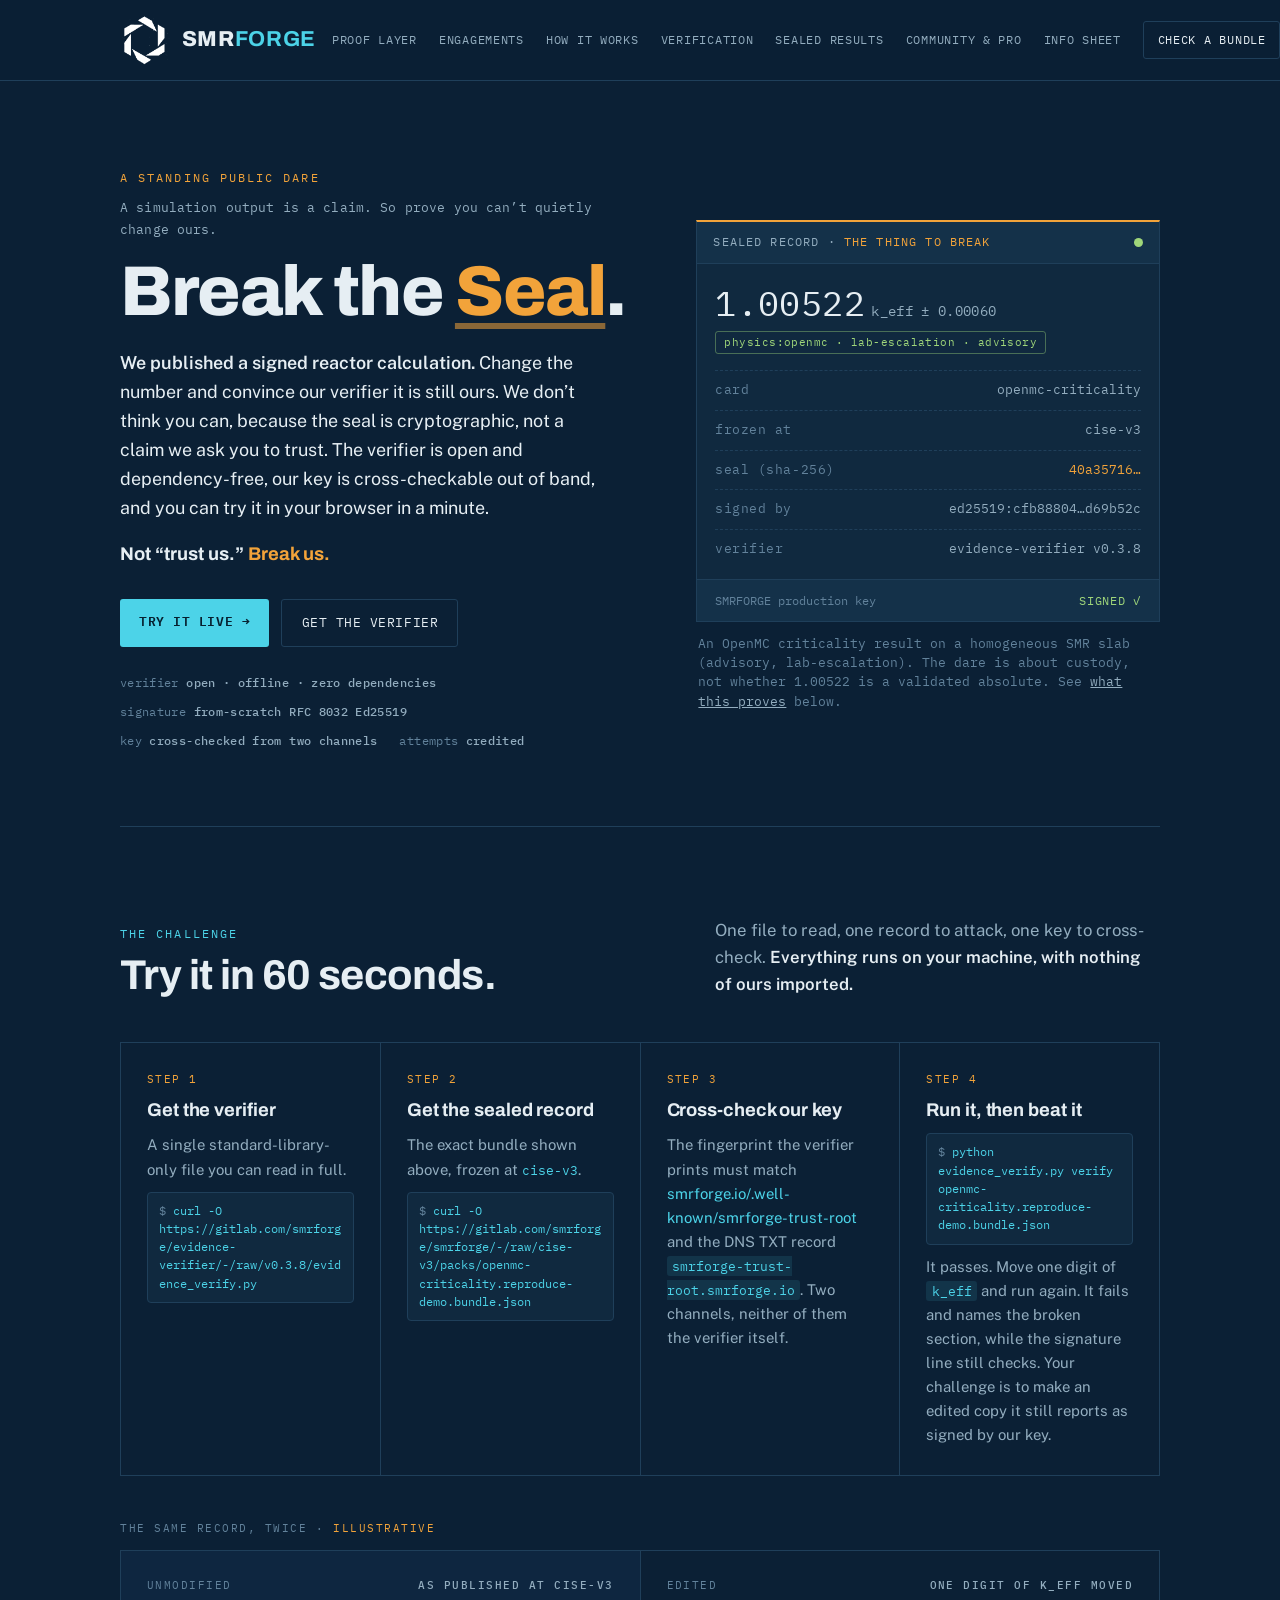
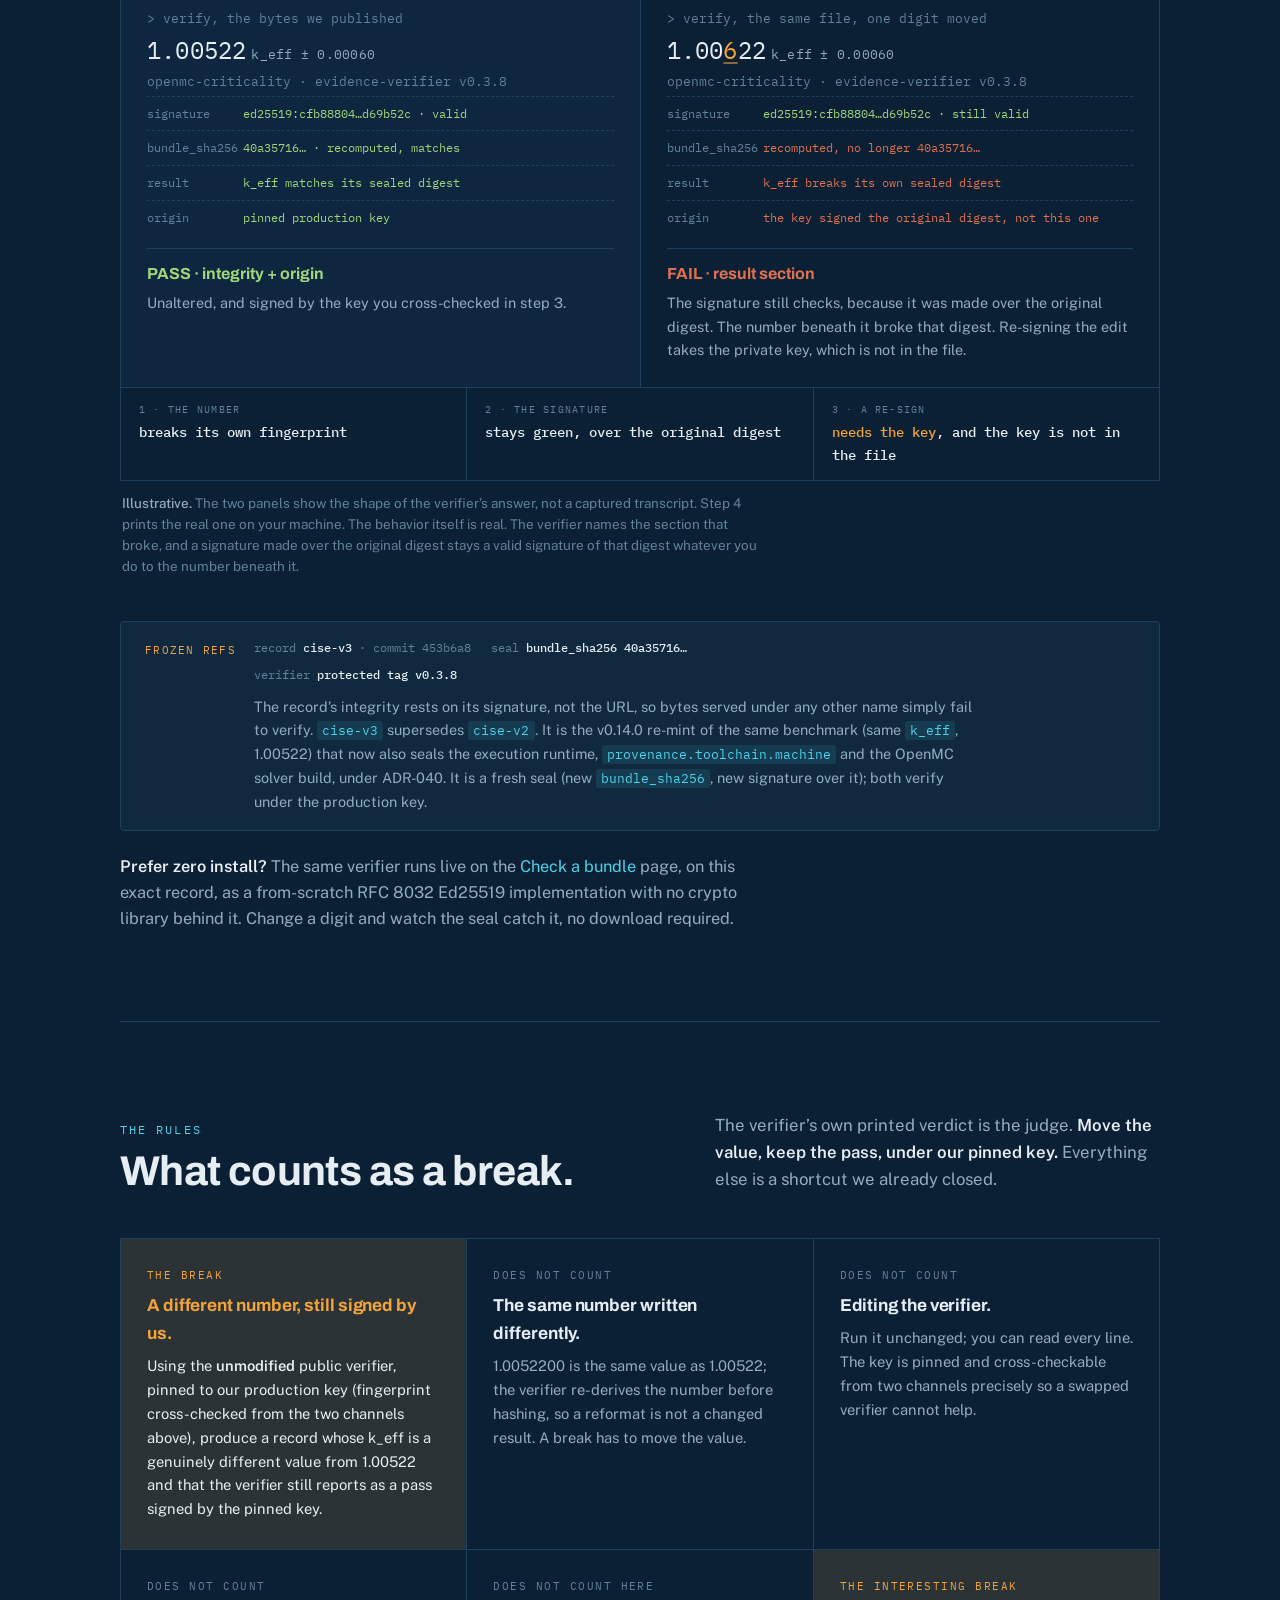
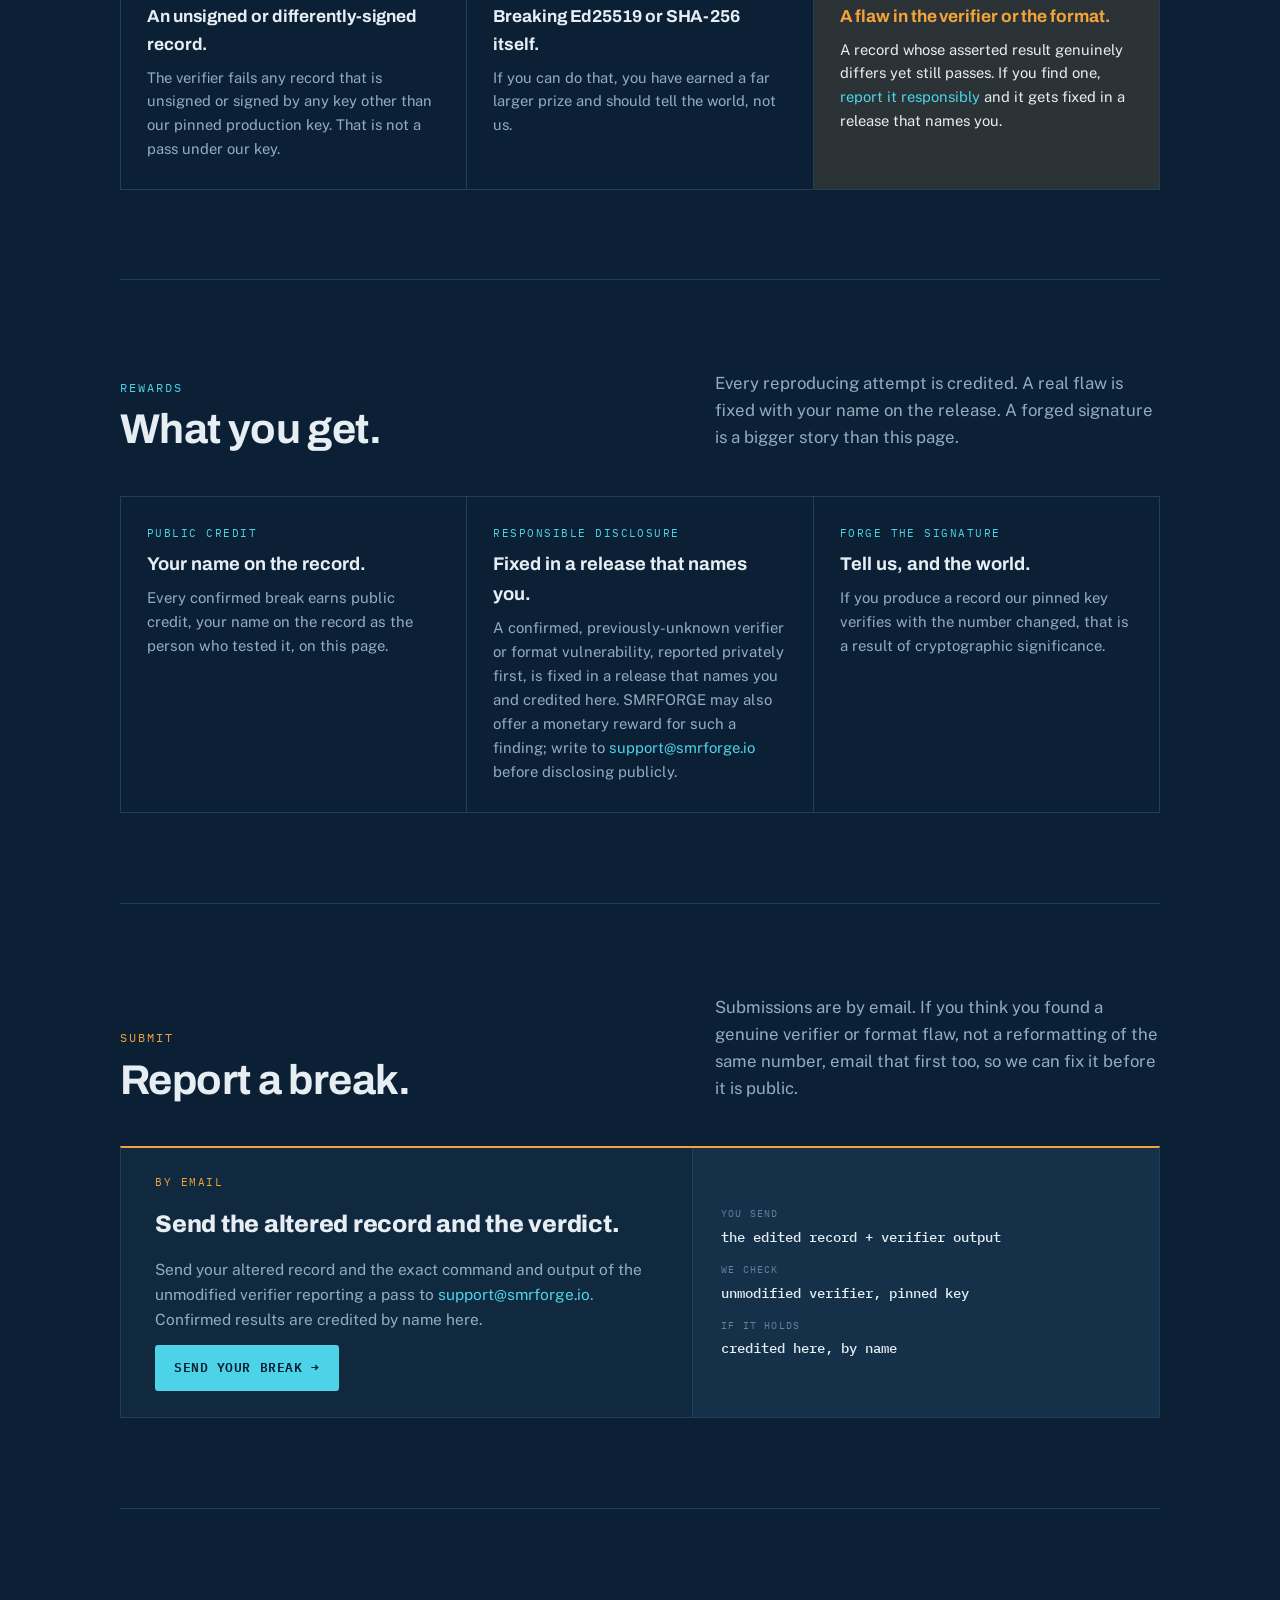
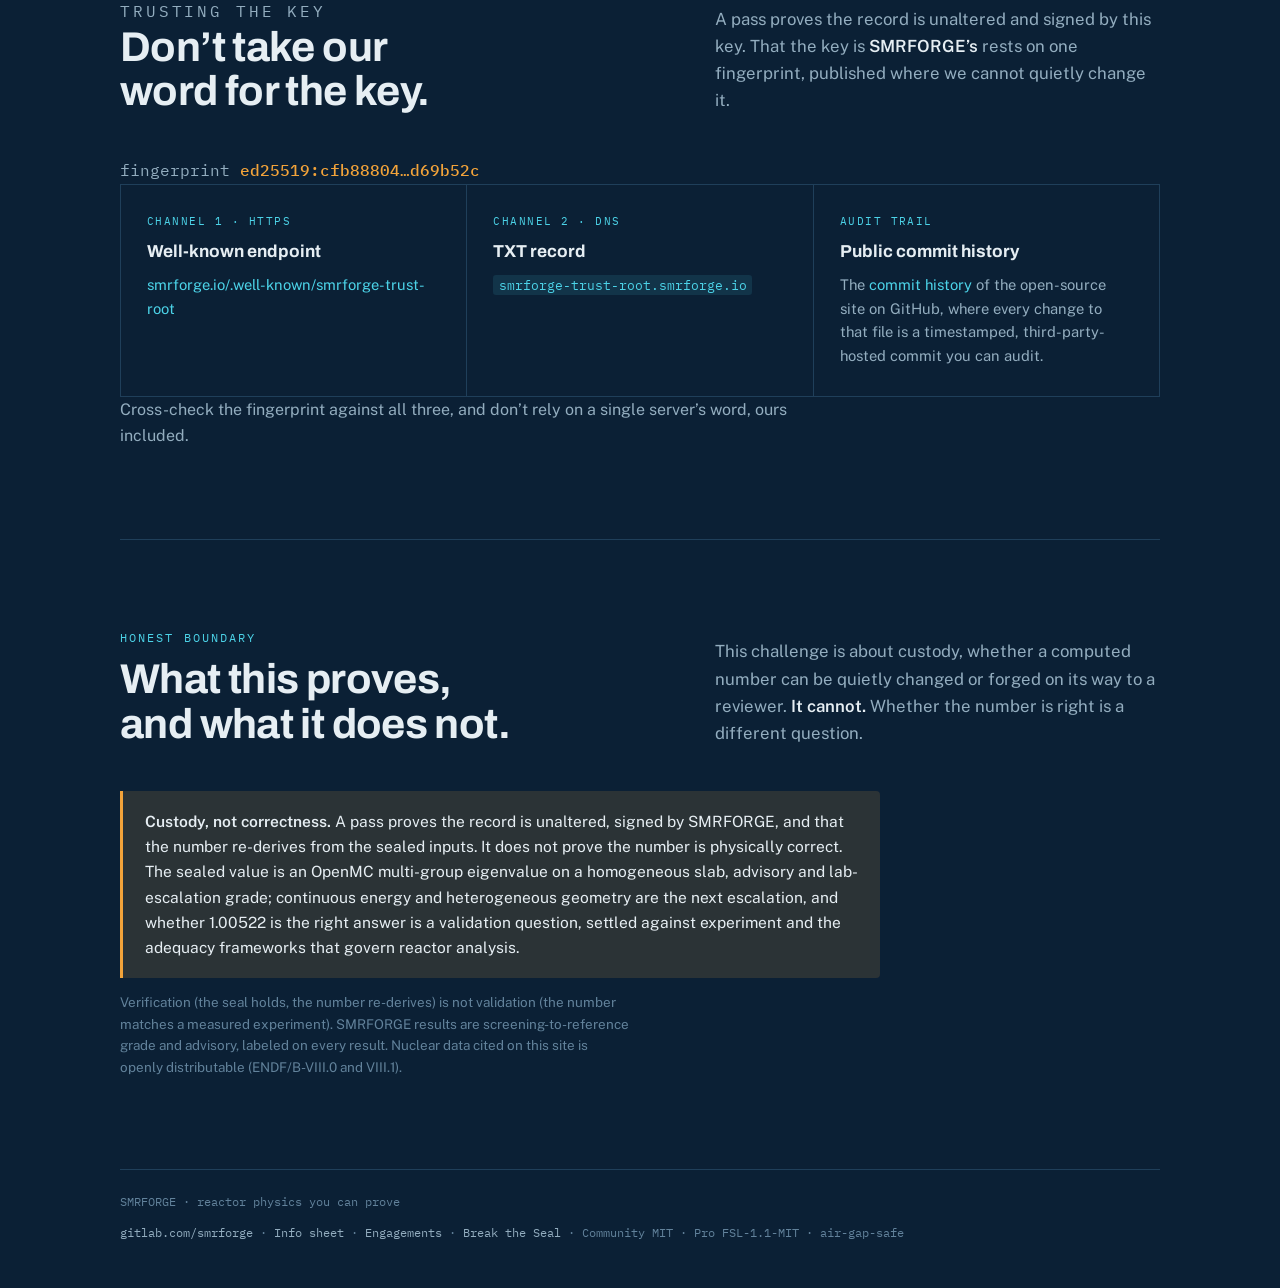
==== commit 2dddfd59: "site: remove proof-that-travels.pdf and its footer links Pulling the reviewer one-pager from the sit" ====
--- a/break-the-seal.html
+++ b/break-the-seal.html
@@ -606,7 +606,7 @@
 <div class="wrap">
   <footer>
     <span>SMRFORGE &middot; reactor physics you can prove</span>
-    <span><a href="https://gitlab.com/smrforge">gitlab.com/smrforge</a> &middot; <a href="info-sheet.html">Info sheet</a> &middot; <a href="proof-that-travels.pdf">Proof that travels (PDF)</a> &middot; <a href="engagements.html">Engagements</a> &middot; <a href="break-the-seal.html">Break the Seal</a> &middot; Community MIT &middot; Pro FSL-1.1-MIT &middot; air-gap-safe</span>
+    <span><a href="https://gitlab.com/smrforge">gitlab.com/smrforge</a> &middot; <a href="info-sheet.html">Info sheet</a> &middot; <a href="engagements.html">Engagements</a> &middot; <a href="break-the-seal.html">Break the Seal</a> &middot; Community MIT &middot; Pro FSL-1.1-MIT &middot; air-gap-safe</span>
   </footer>
 </div>
 </body>
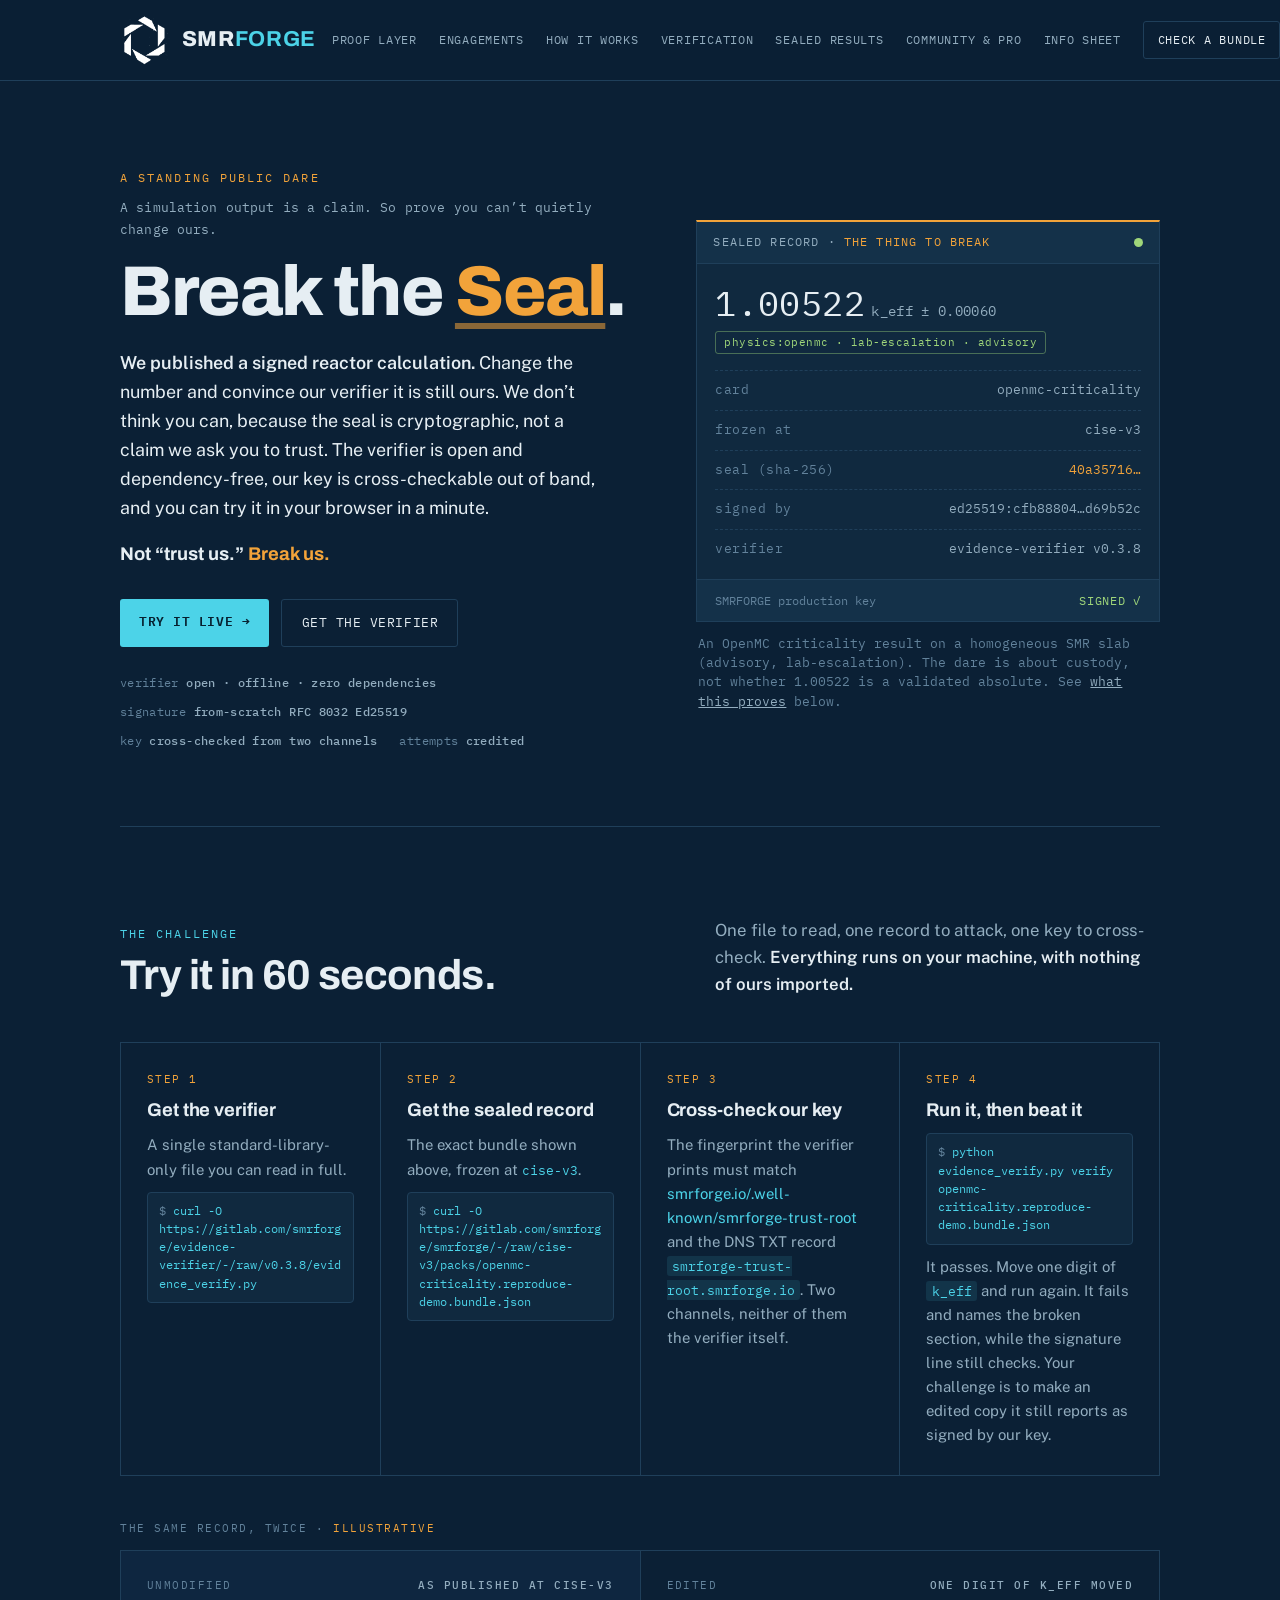
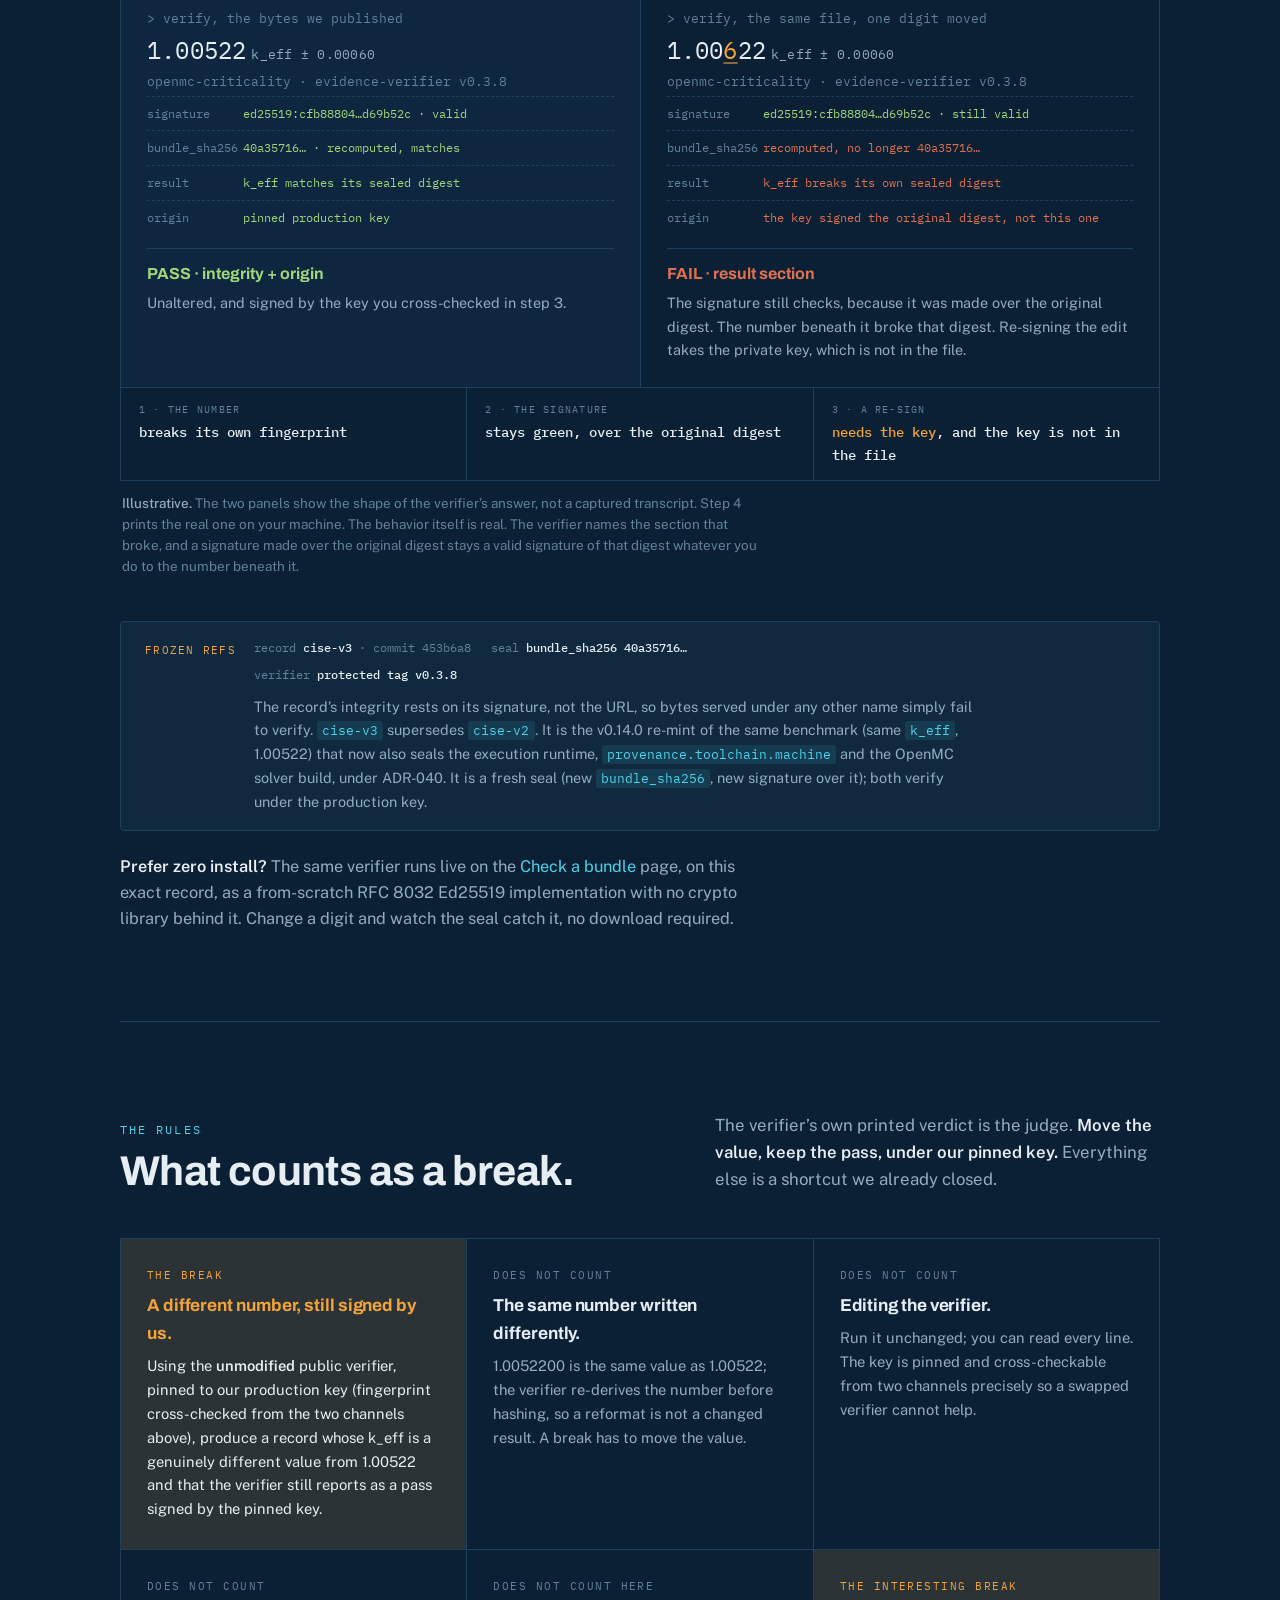
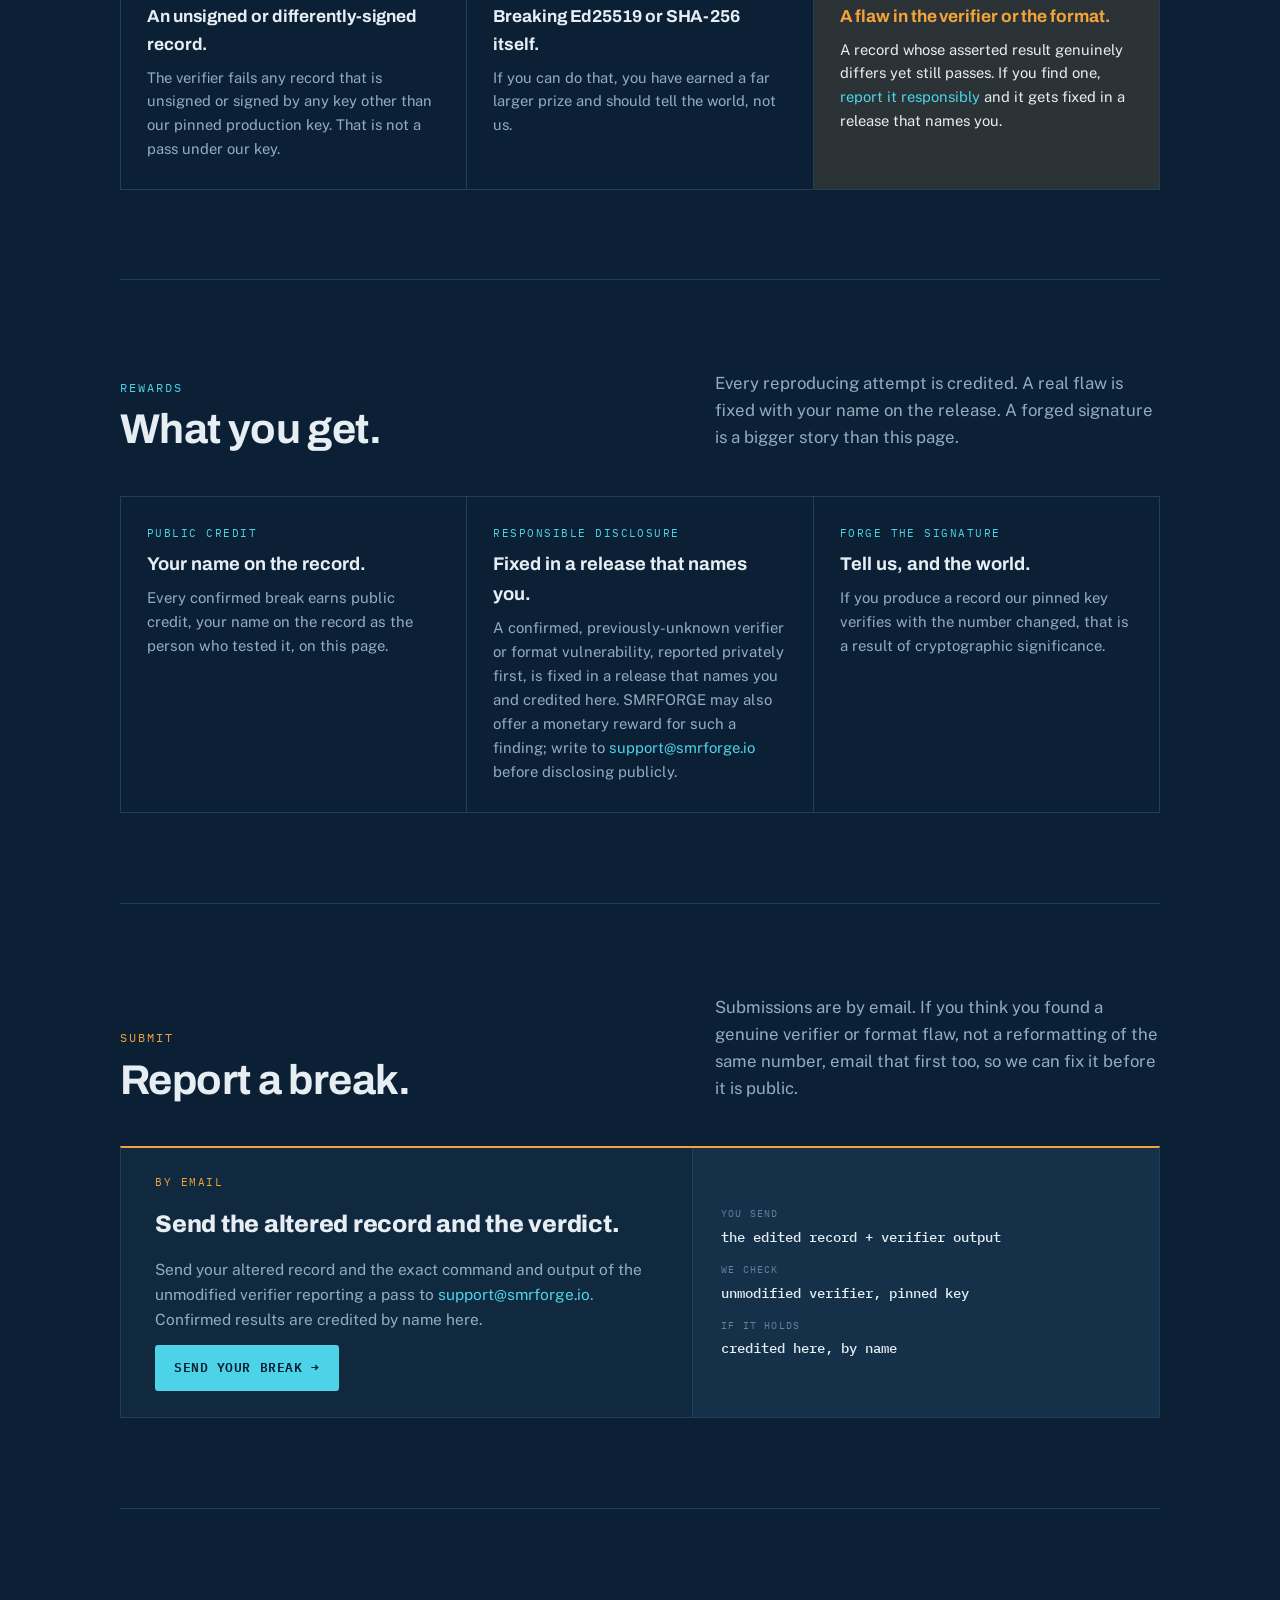
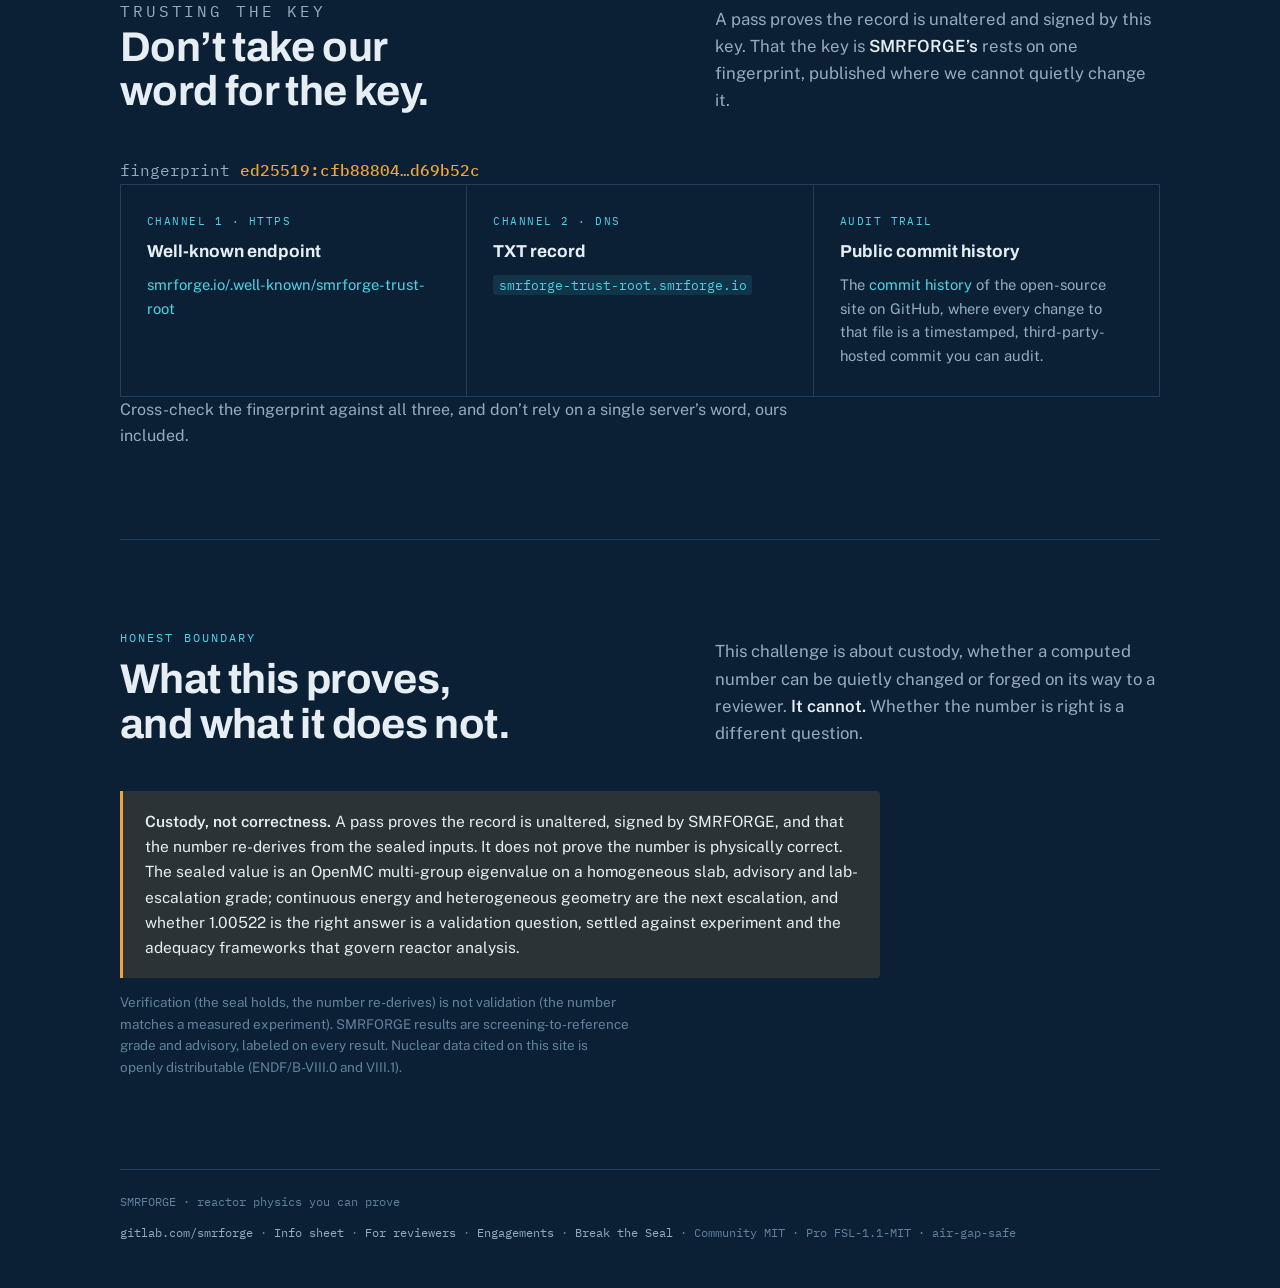
==== commit 4fb8c871: "site: add for-reviewers.html page + hosted reviewer-brief PDF A lean reviewer/regulator page built a" ====
--- a/break-the-seal.html
+++ b/break-the-seal.html
@@ -606,7 +606,7 @@
 <div class="wrap">
   <footer>
     <span>SMRFORGE &middot; reactor physics you can prove</span>
-    <span><a href="https://gitlab.com/smrforge">gitlab.com/smrforge</a> &middot; <a href="info-sheet.html">Info sheet</a> &middot; <a href="engagements.html">Engagements</a> &middot; <a href="break-the-seal.html">Break the Seal</a> &middot; Community MIT &middot; Pro FSL-1.1-MIT &middot; air-gap-safe</span>
+    <span><a href="https://gitlab.com/smrforge">gitlab.com/smrforge</a> &middot; <a href="info-sheet.html">Info sheet</a> &middot; <a href="for-reviewers.html">For reviewers</a> &middot; <a href="engagements.html">Engagements</a> &middot; <a href="break-the-seal.html">Break the Seal</a> &middot; Community MIT &middot; Pro FSL-1.1-MIT &middot; air-gap-safe</span>
   </footer>
 </div>
 </body>
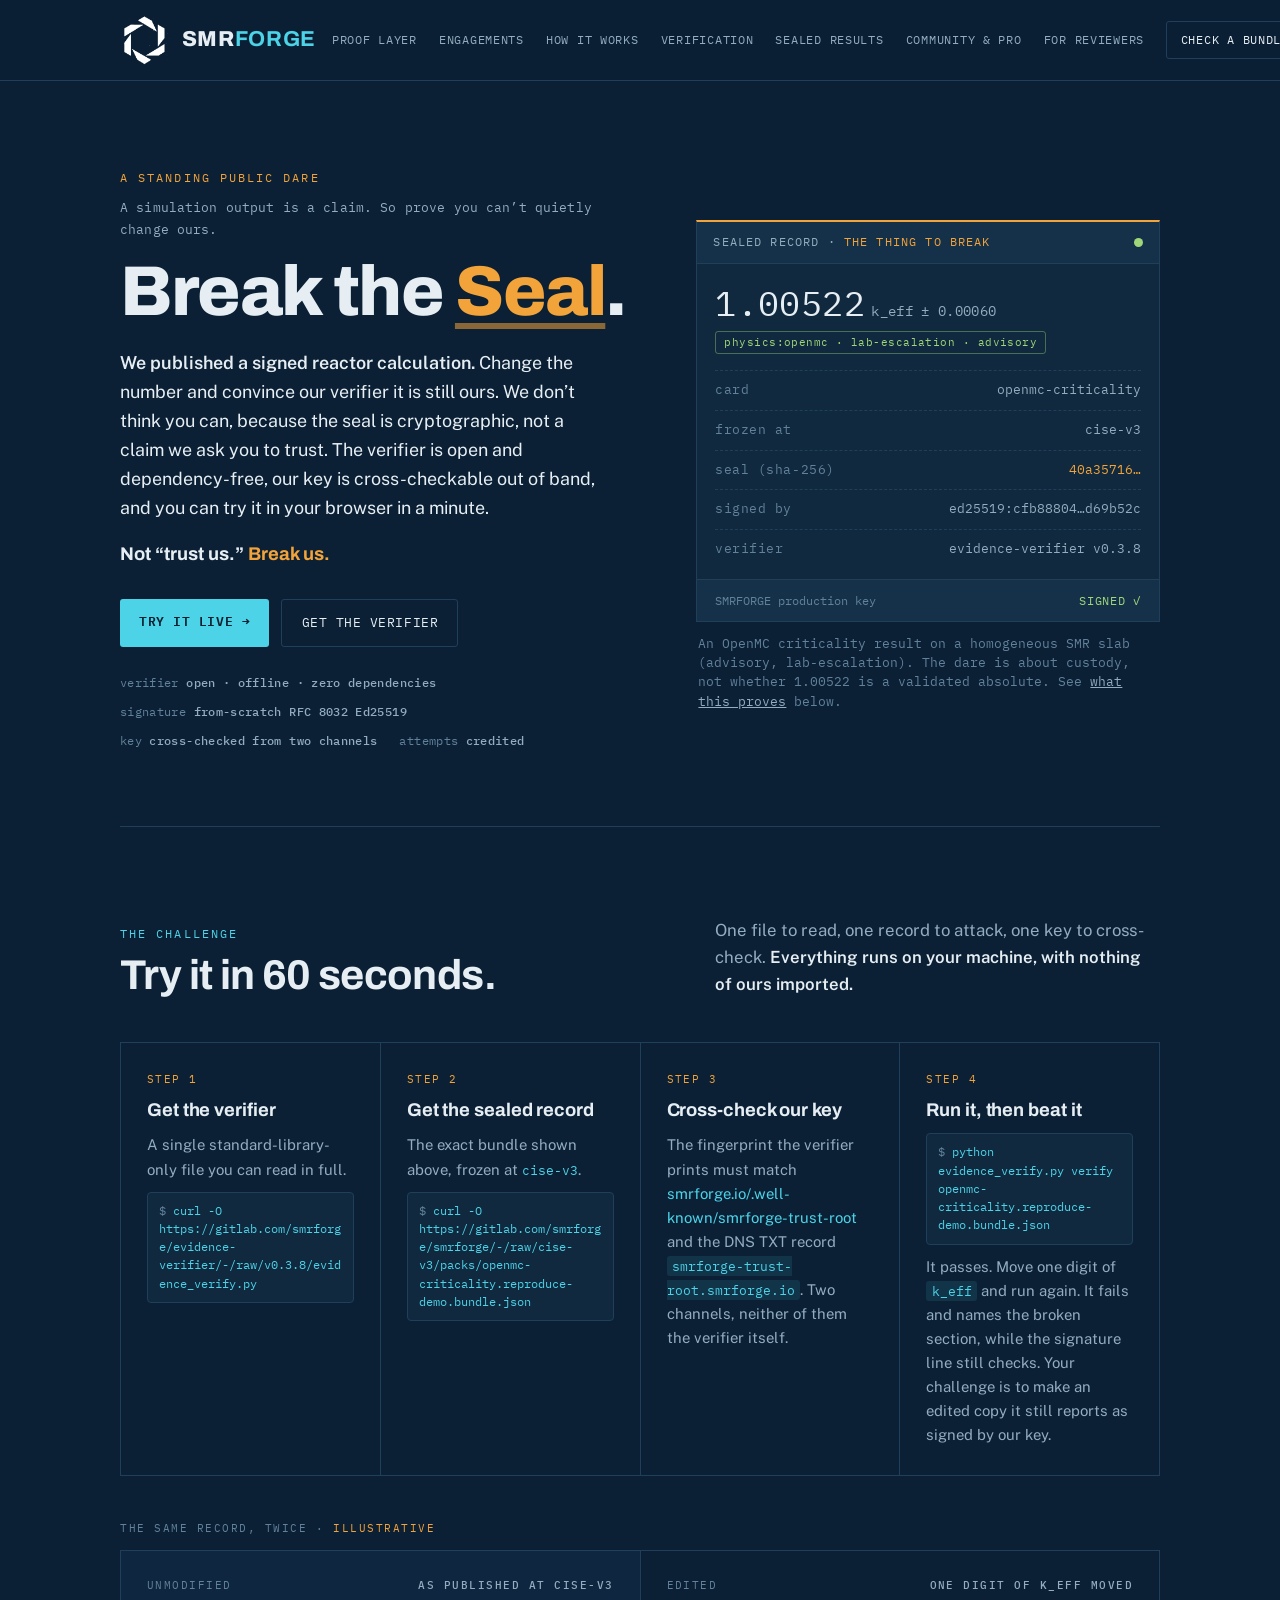
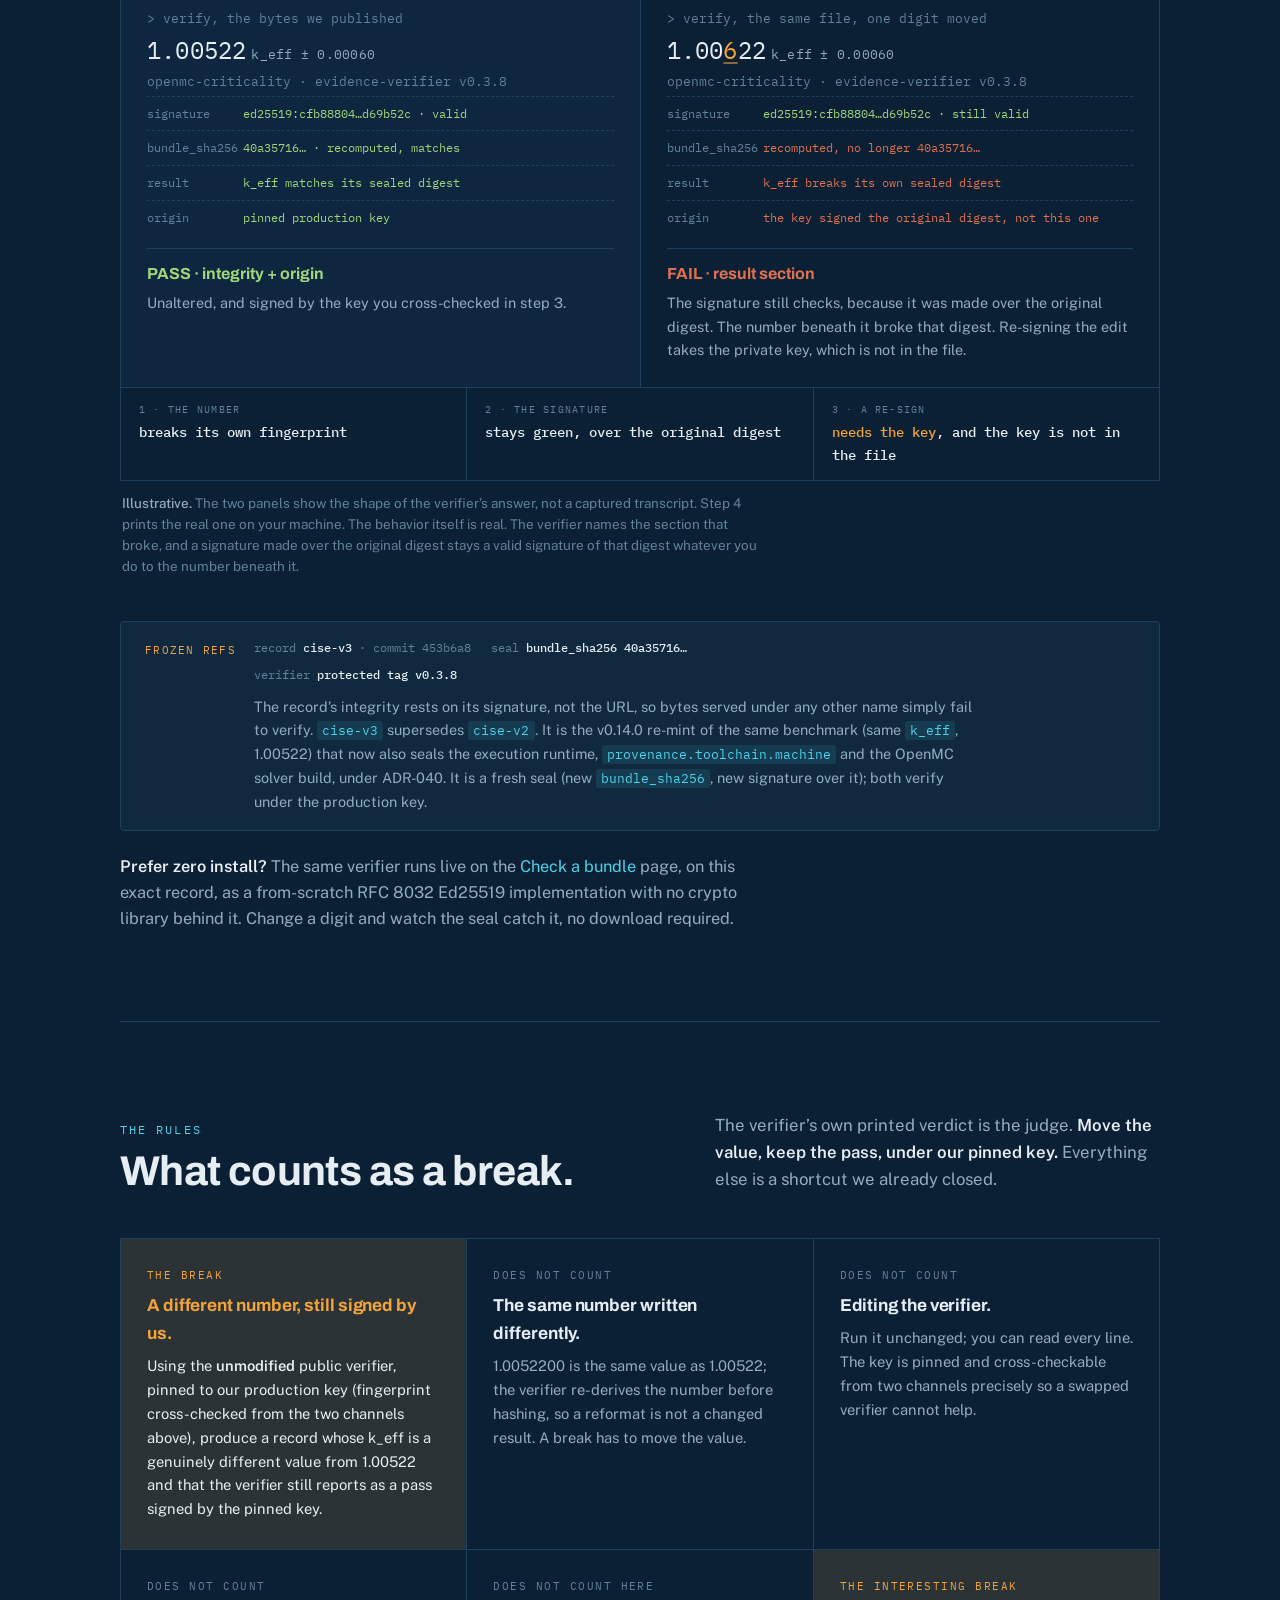
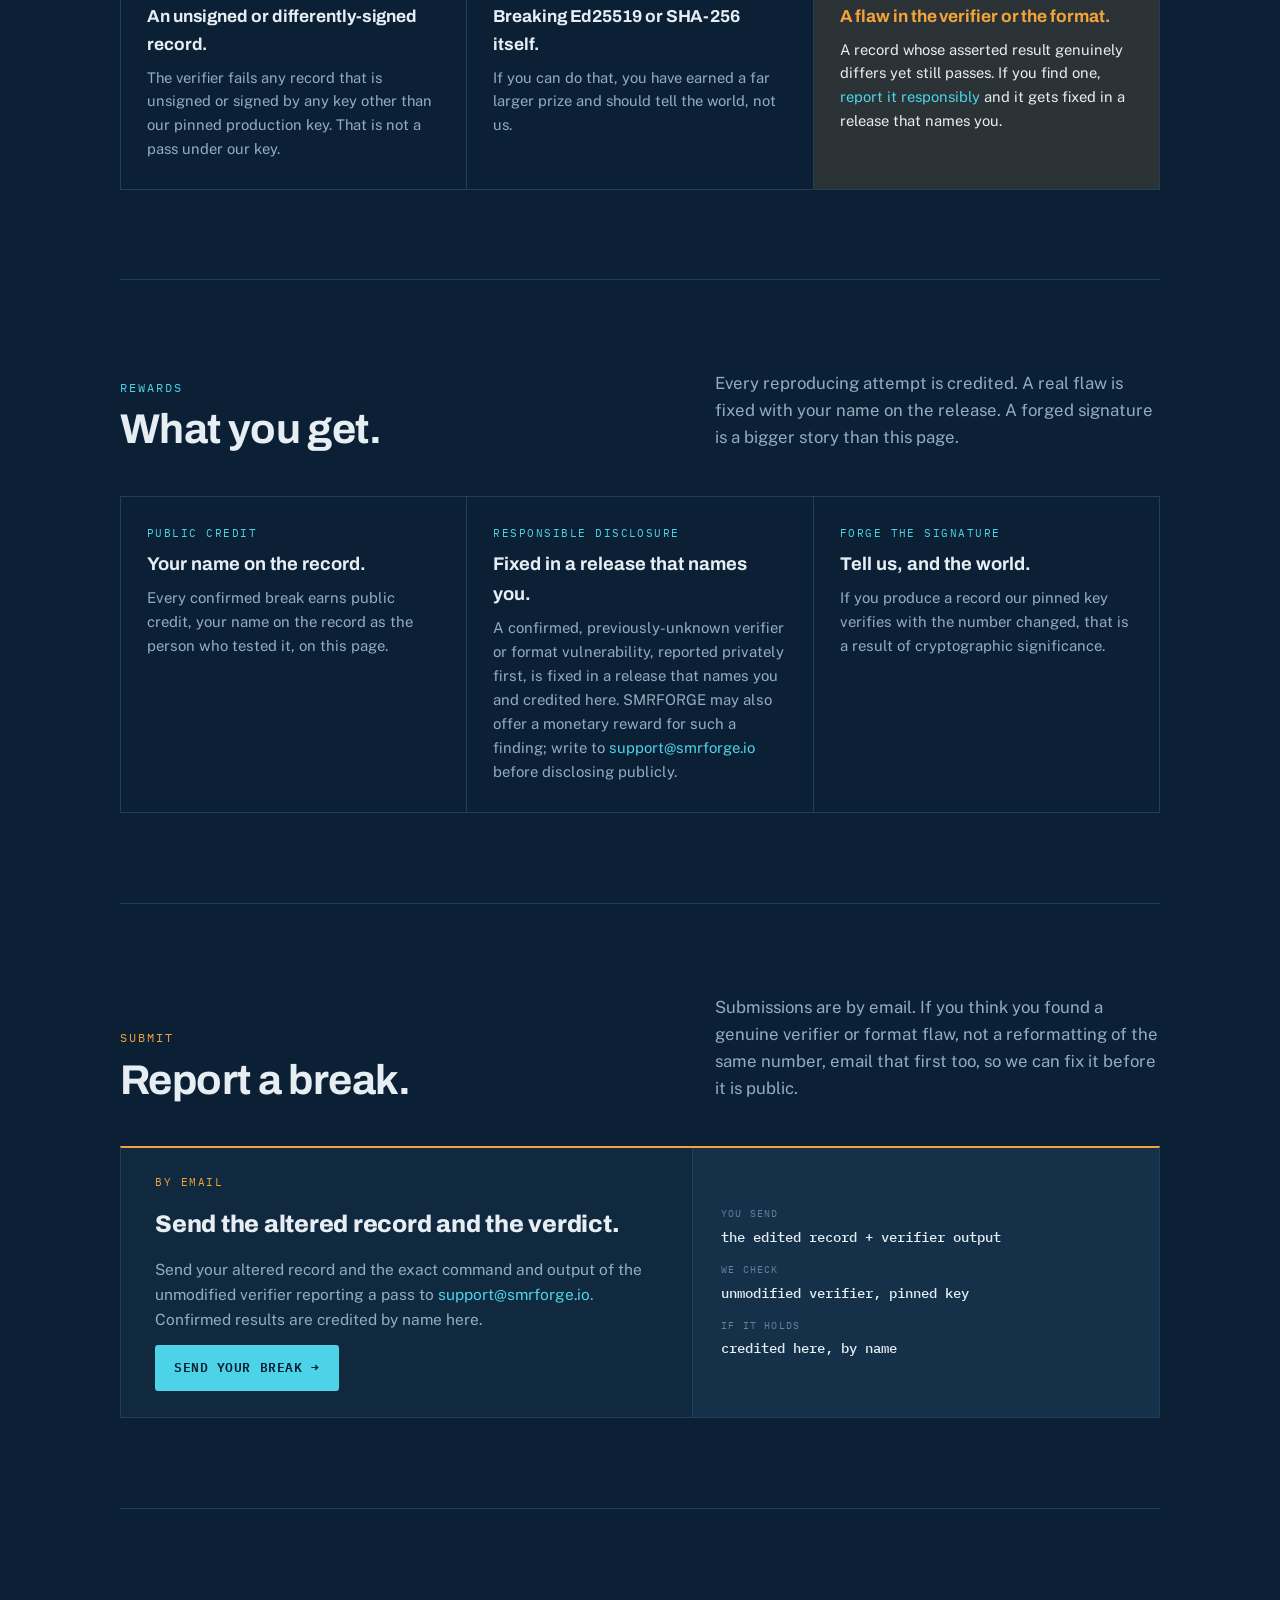
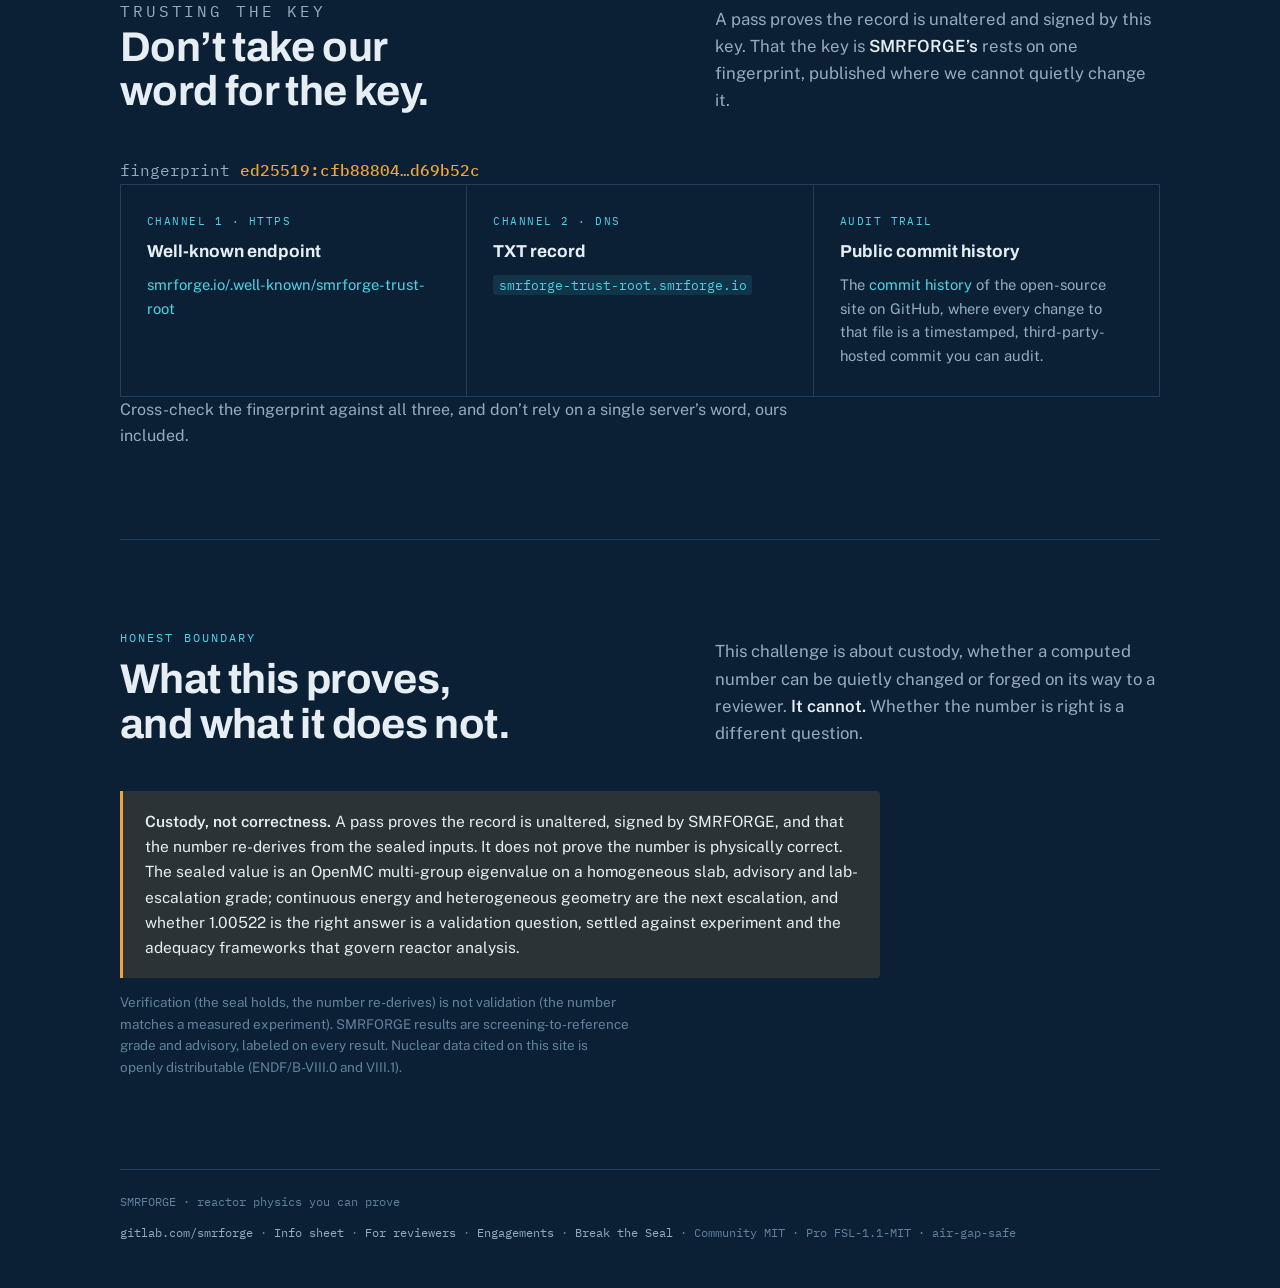
==== commit 90166f3c: "site: swap Info sheet for For reviewers in the top nav For reviewers (the audience-targeted reviewer" ====
--- a/break-the-seal.html
+++ b/break-the-seal.html
@@ -275,7 +275,7 @@
     <a class="brand" href="/" aria-label="SMRFORGE home"><img class="logo" src="images/smrforge-mark-white.png" alt="SMRFORGE mark"><span class="wm">SMR<b>FORGE</b></span></a>
     <nav class="main" aria-label="Primary">
       <a href="proof-layer.html">Proof Layer</a><a href="engagements.html">Engagements</a><a class="sub" href="index.html#howit">How it works</a><a class="sub" href="index.html#valid">Verification</a>
-      <a href="sealed-results.html">Sealed results</a><a class="sub" href="index.html#products">Community &amp; Pro</a><a href="info-sheet.html">Info sheet</a><a class="ghost" href="check.html">Check a bundle</a>
+      <a href="sealed-results.html">Sealed results</a><a class="sub" href="index.html#products">Community &amp; Pro</a><a href="for-reviewers.html">For reviewers</a><a class="ghost" href="check.html">Check a bundle</a>
     </nav>
   </div>
 </header>
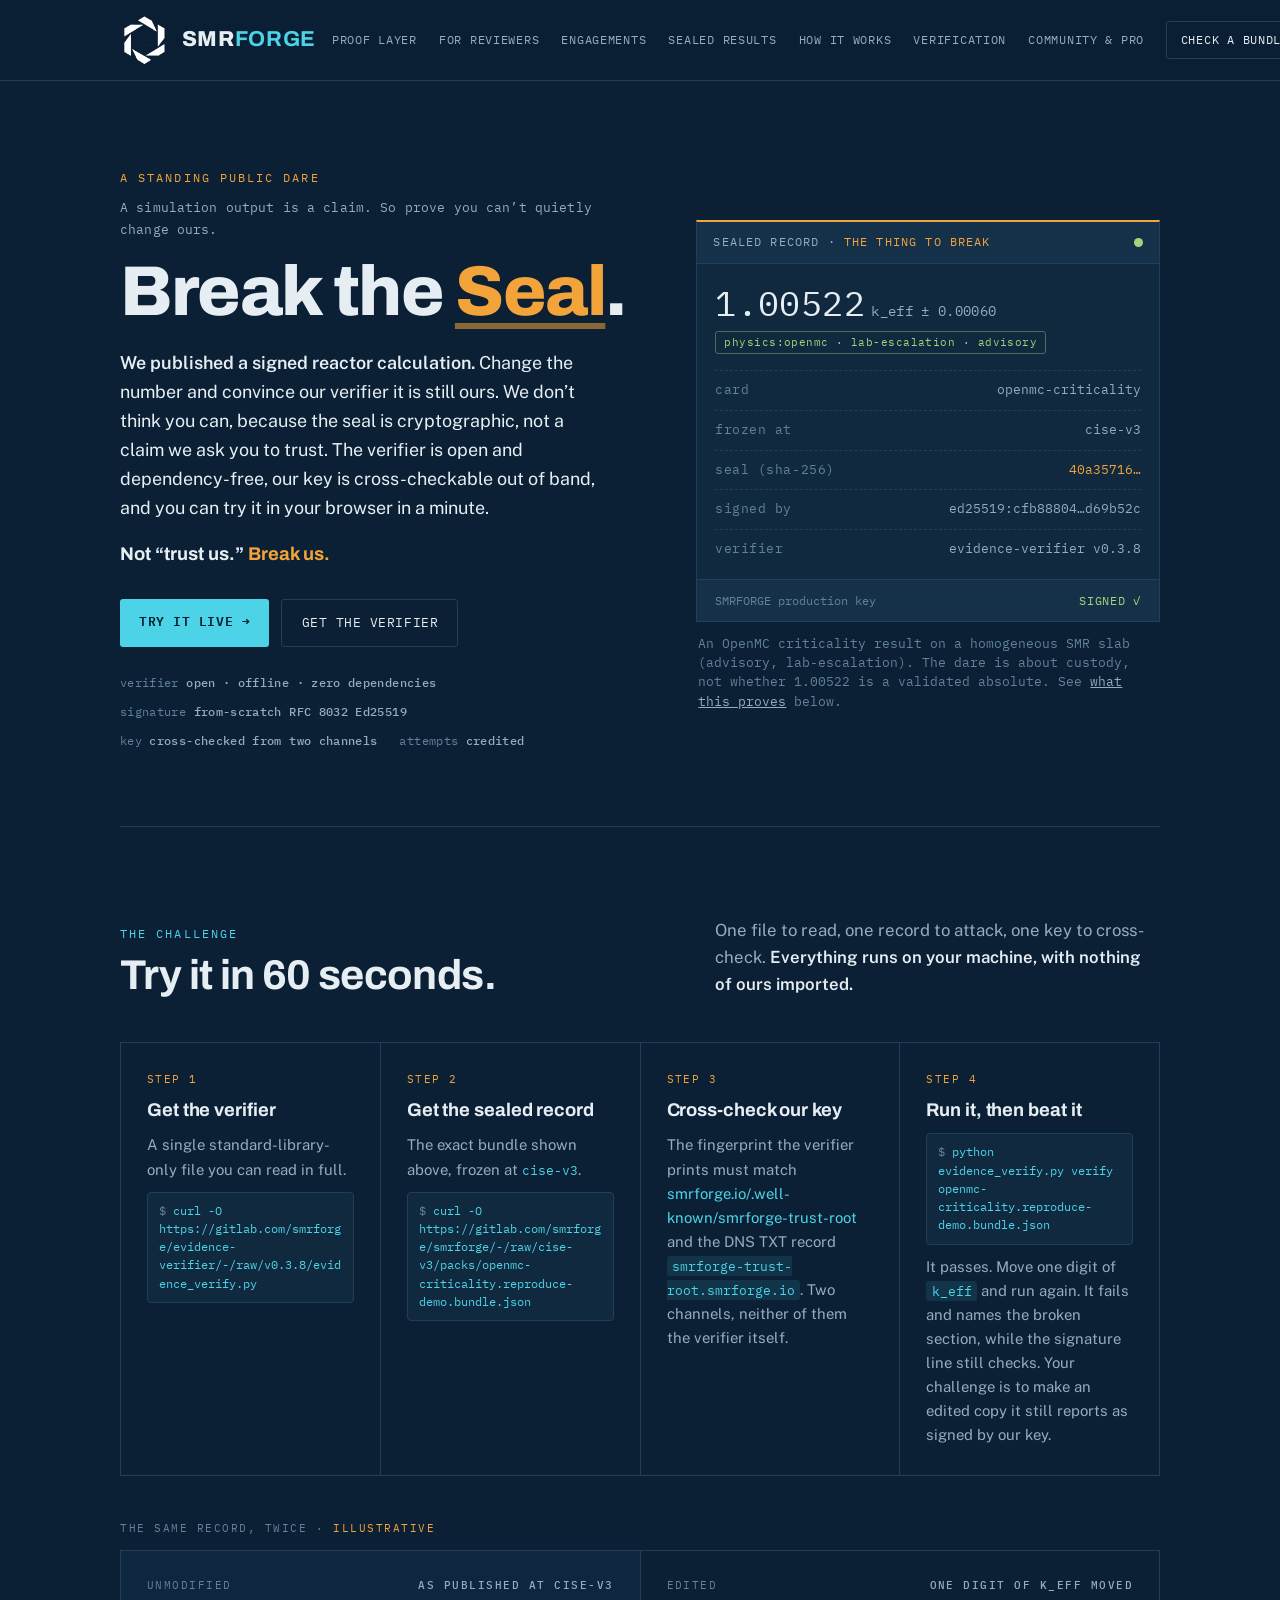
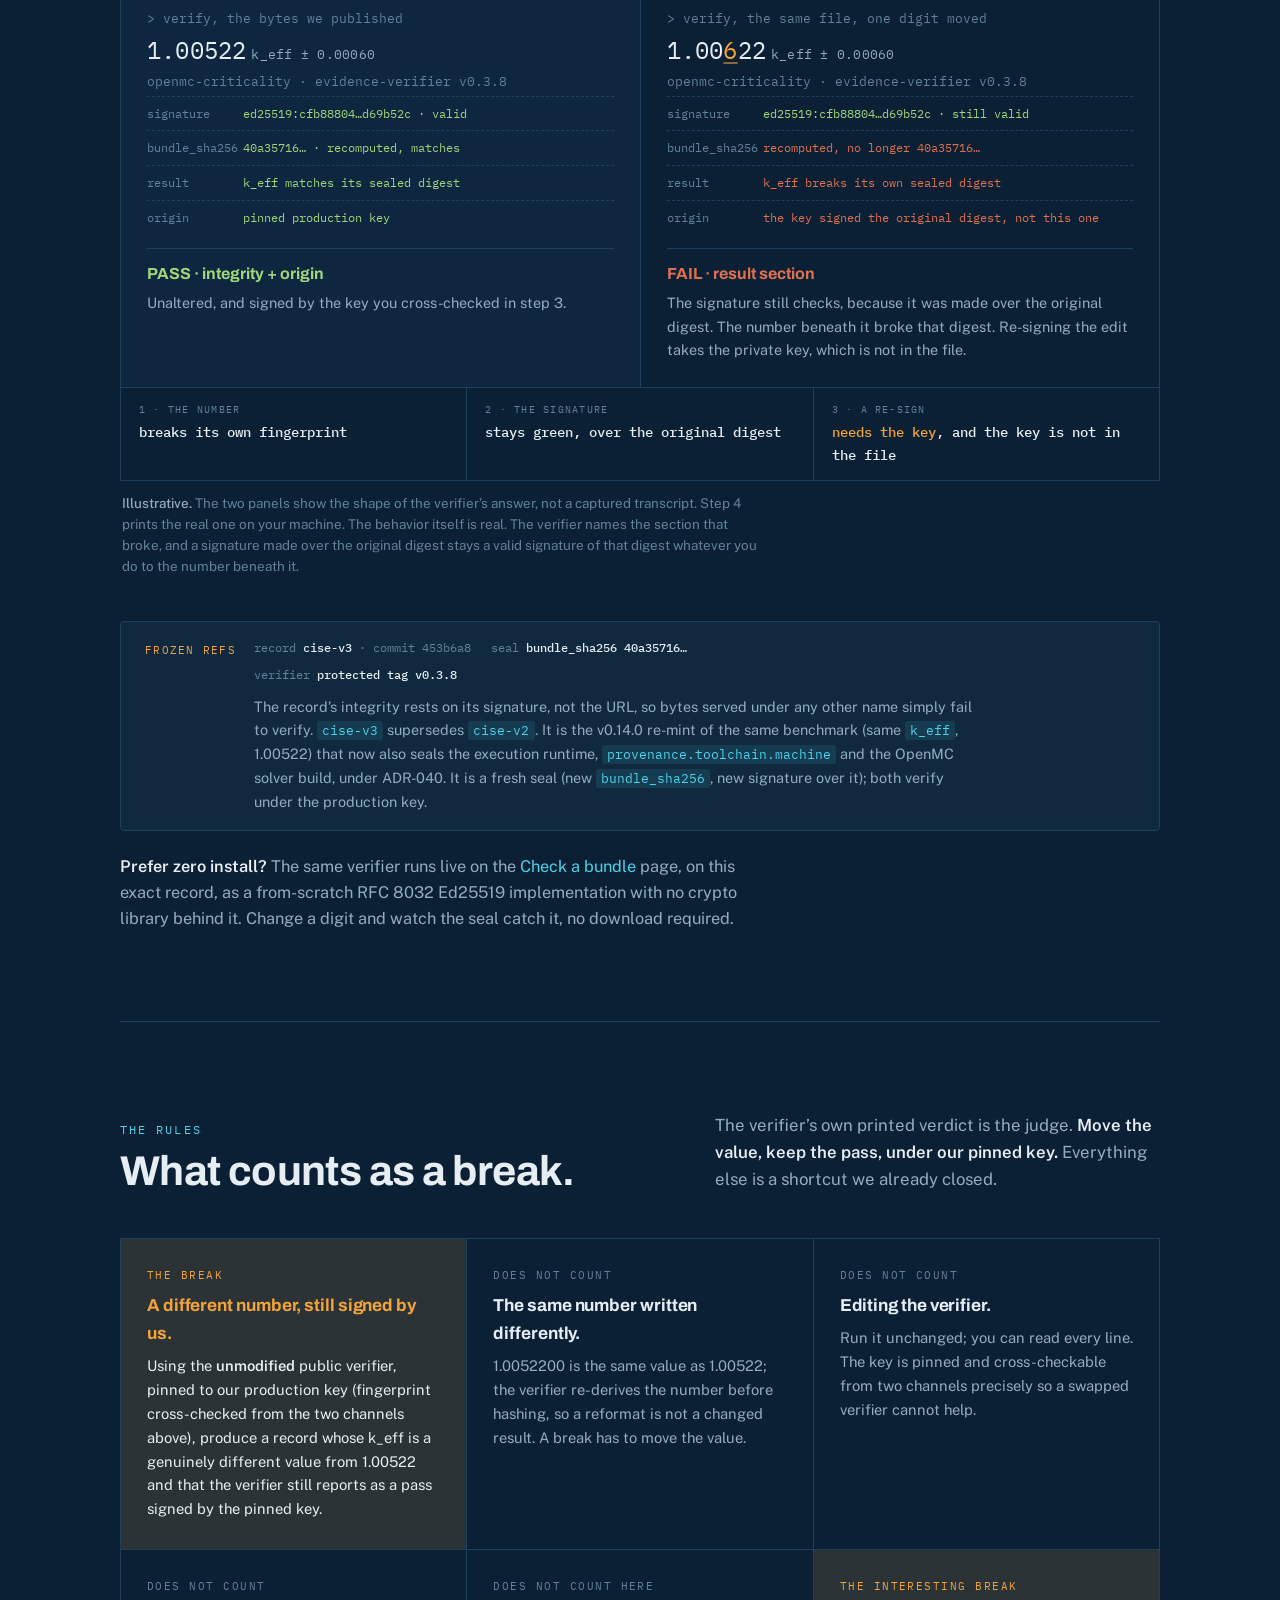
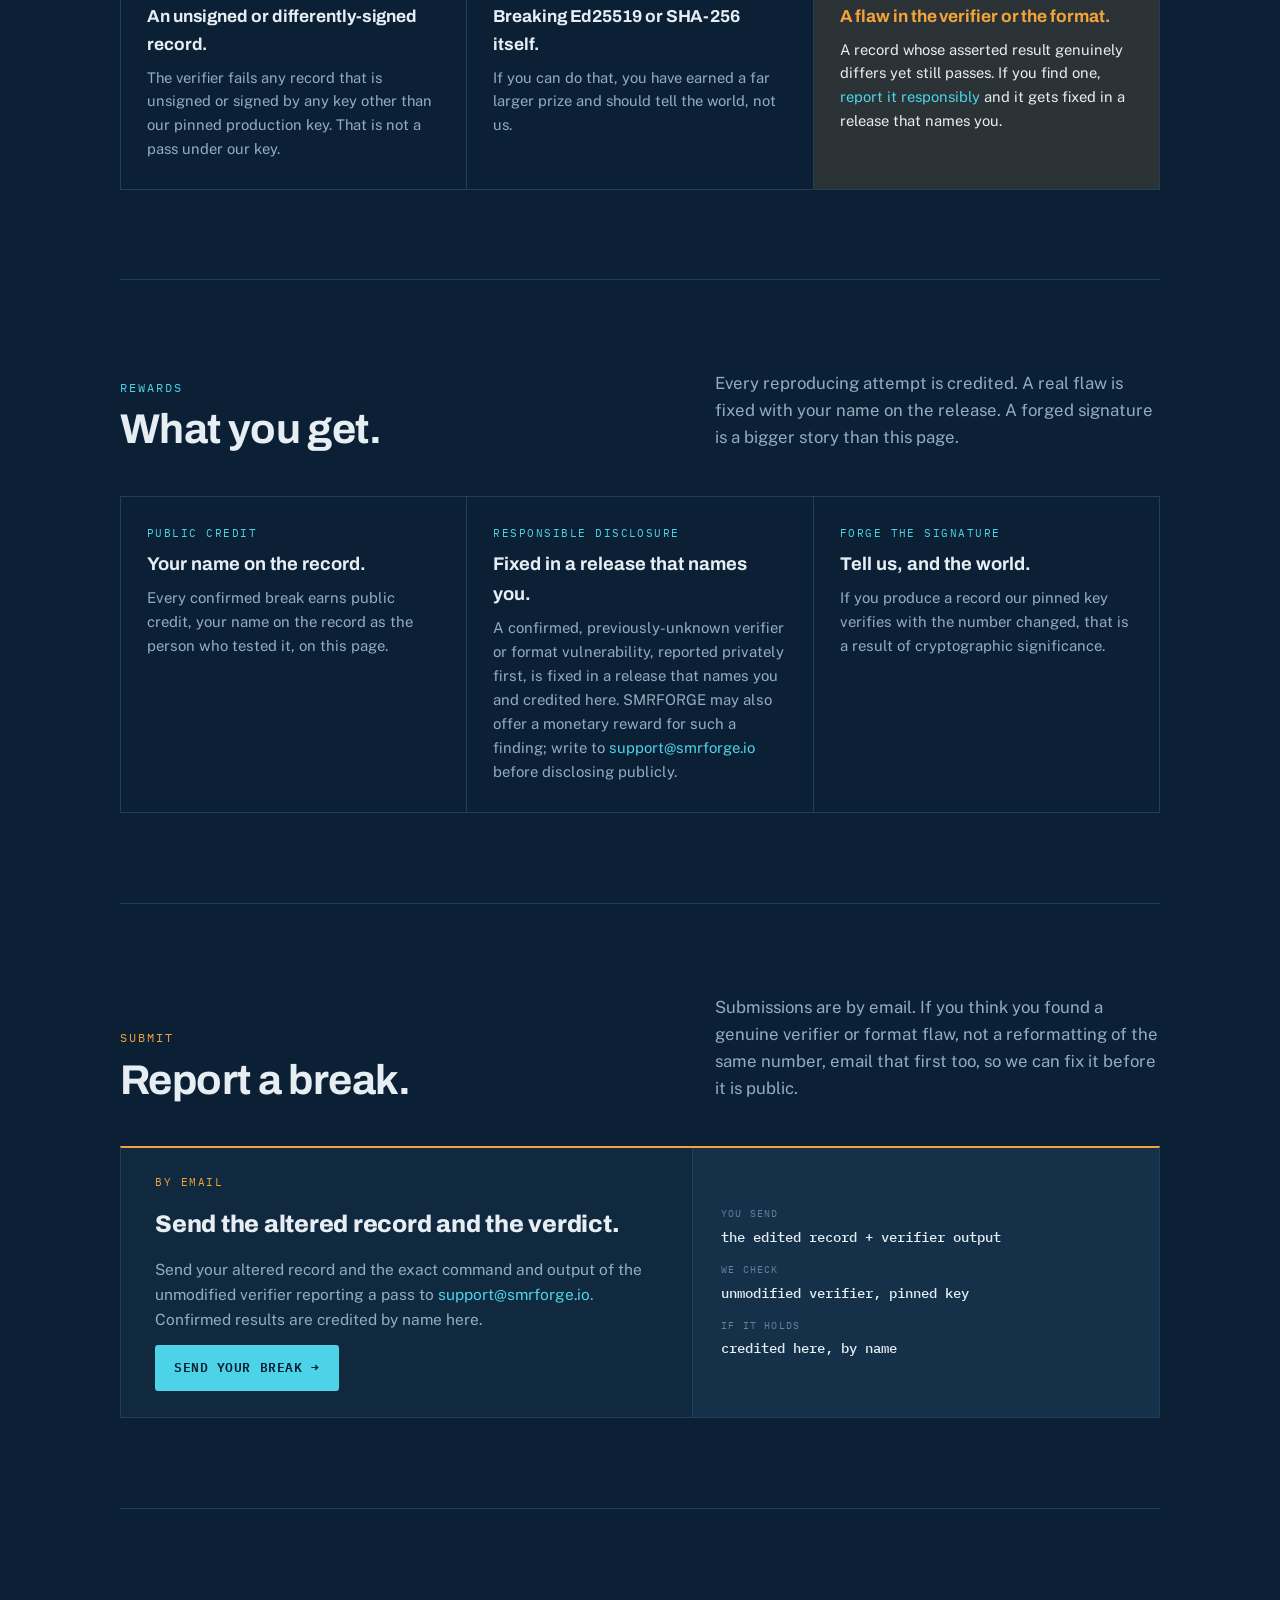
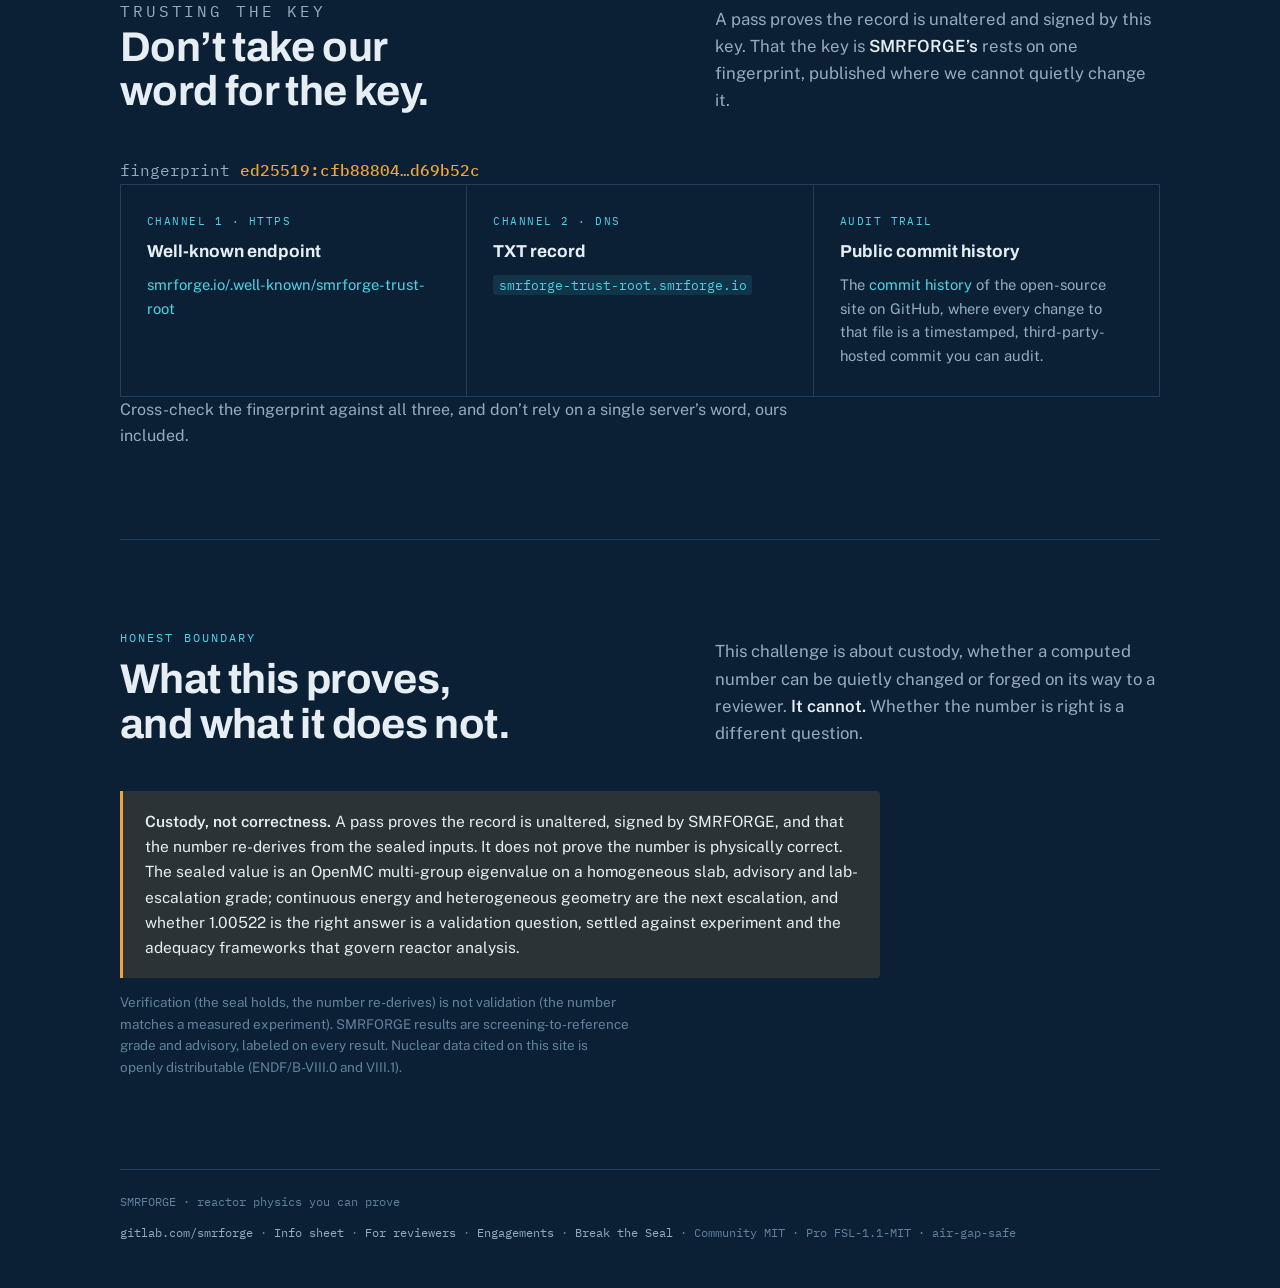
==== commit 3a74bd48: "site: reorder nav - pages first, homepage anchors grouped at the back New order across all pages: Pr" ====
--- a/break-the-seal.html
+++ b/break-the-seal.html
@@ -274,8 +274,8 @@
   <div class="bar">
     <a class="brand" href="/" aria-label="SMRFORGE home"><img class="logo" src="images/smrforge-mark-white.png" alt="SMRFORGE mark"><span class="wm">SMR<b>FORGE</b></span></a>
     <nav class="main" aria-label="Primary">
-      <a href="proof-layer.html">Proof Layer</a><a href="engagements.html">Engagements</a><a class="sub" href="index.html#howit">How it works</a><a class="sub" href="index.html#valid">Verification</a>
-      <a href="sealed-results.html">Sealed results</a><a class="sub" href="index.html#products">Community &amp; Pro</a><a href="for-reviewers.html">For reviewers</a><a class="ghost" href="check.html">Check a bundle</a>
+      <a href="proof-layer.html">Proof Layer</a><a href="for-reviewers.html">For reviewers</a><a href="engagements.html">Engagements</a><a href="sealed-results.html">Sealed results</a>
+      <a class="sub" href="index.html#howit">How it works</a><a class="sub" href="index.html#valid">Verification</a><a class="sub" href="index.html#products">Community &amp; Pro</a><a class="ghost" href="check.html">Check a bundle</a>
     </nav>
   </div>
 </header>
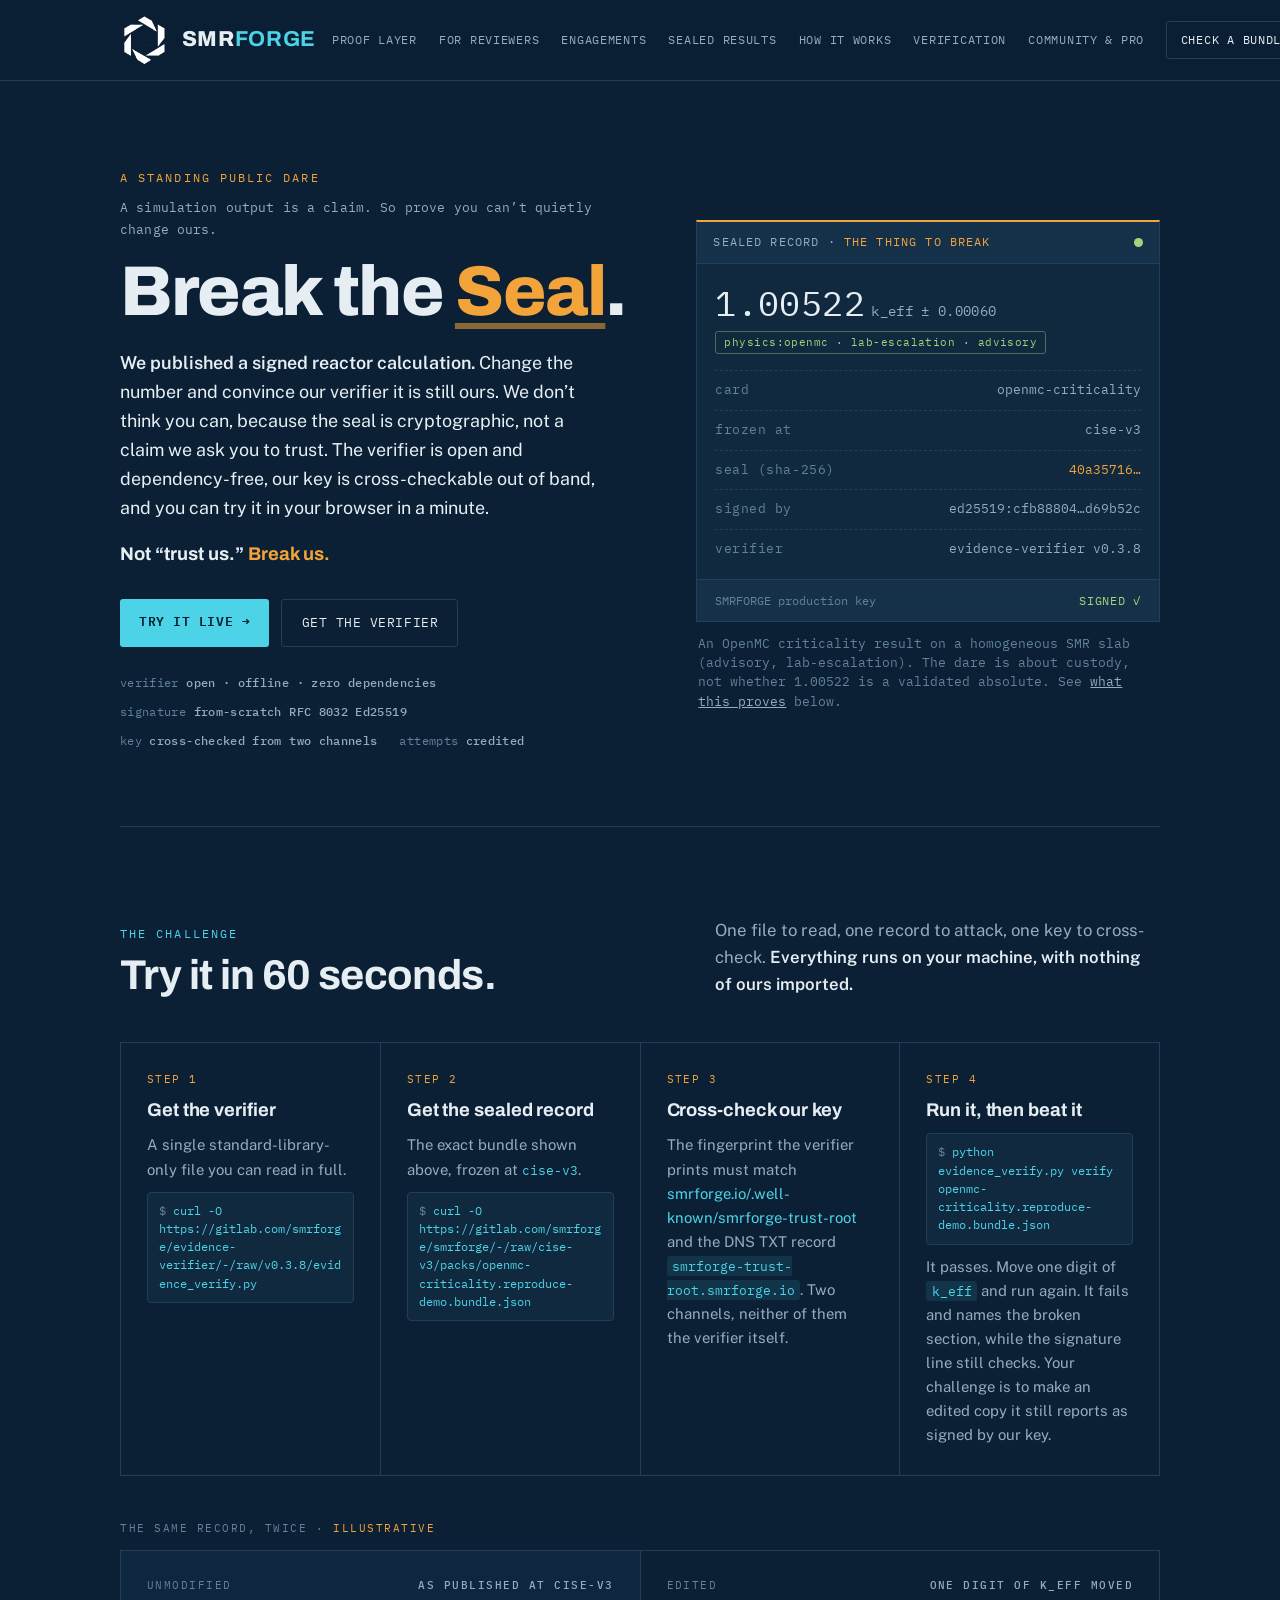
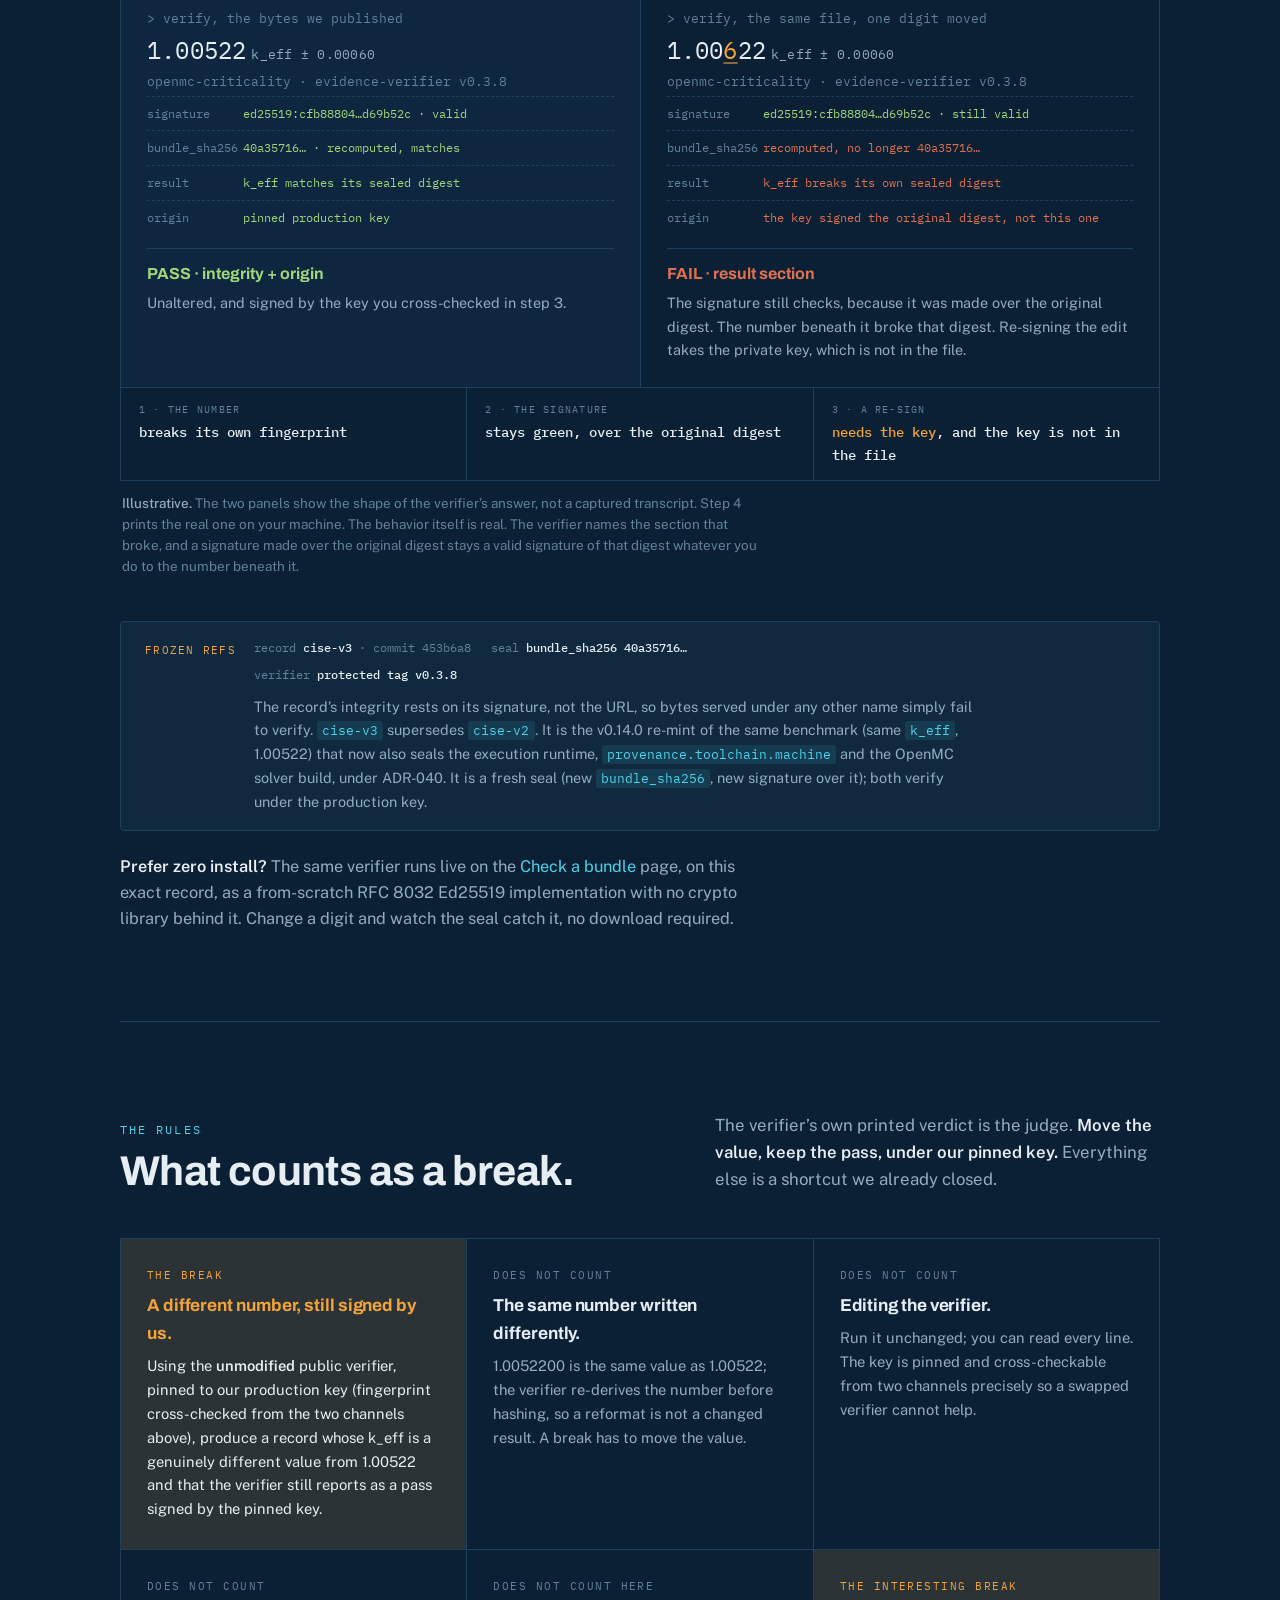
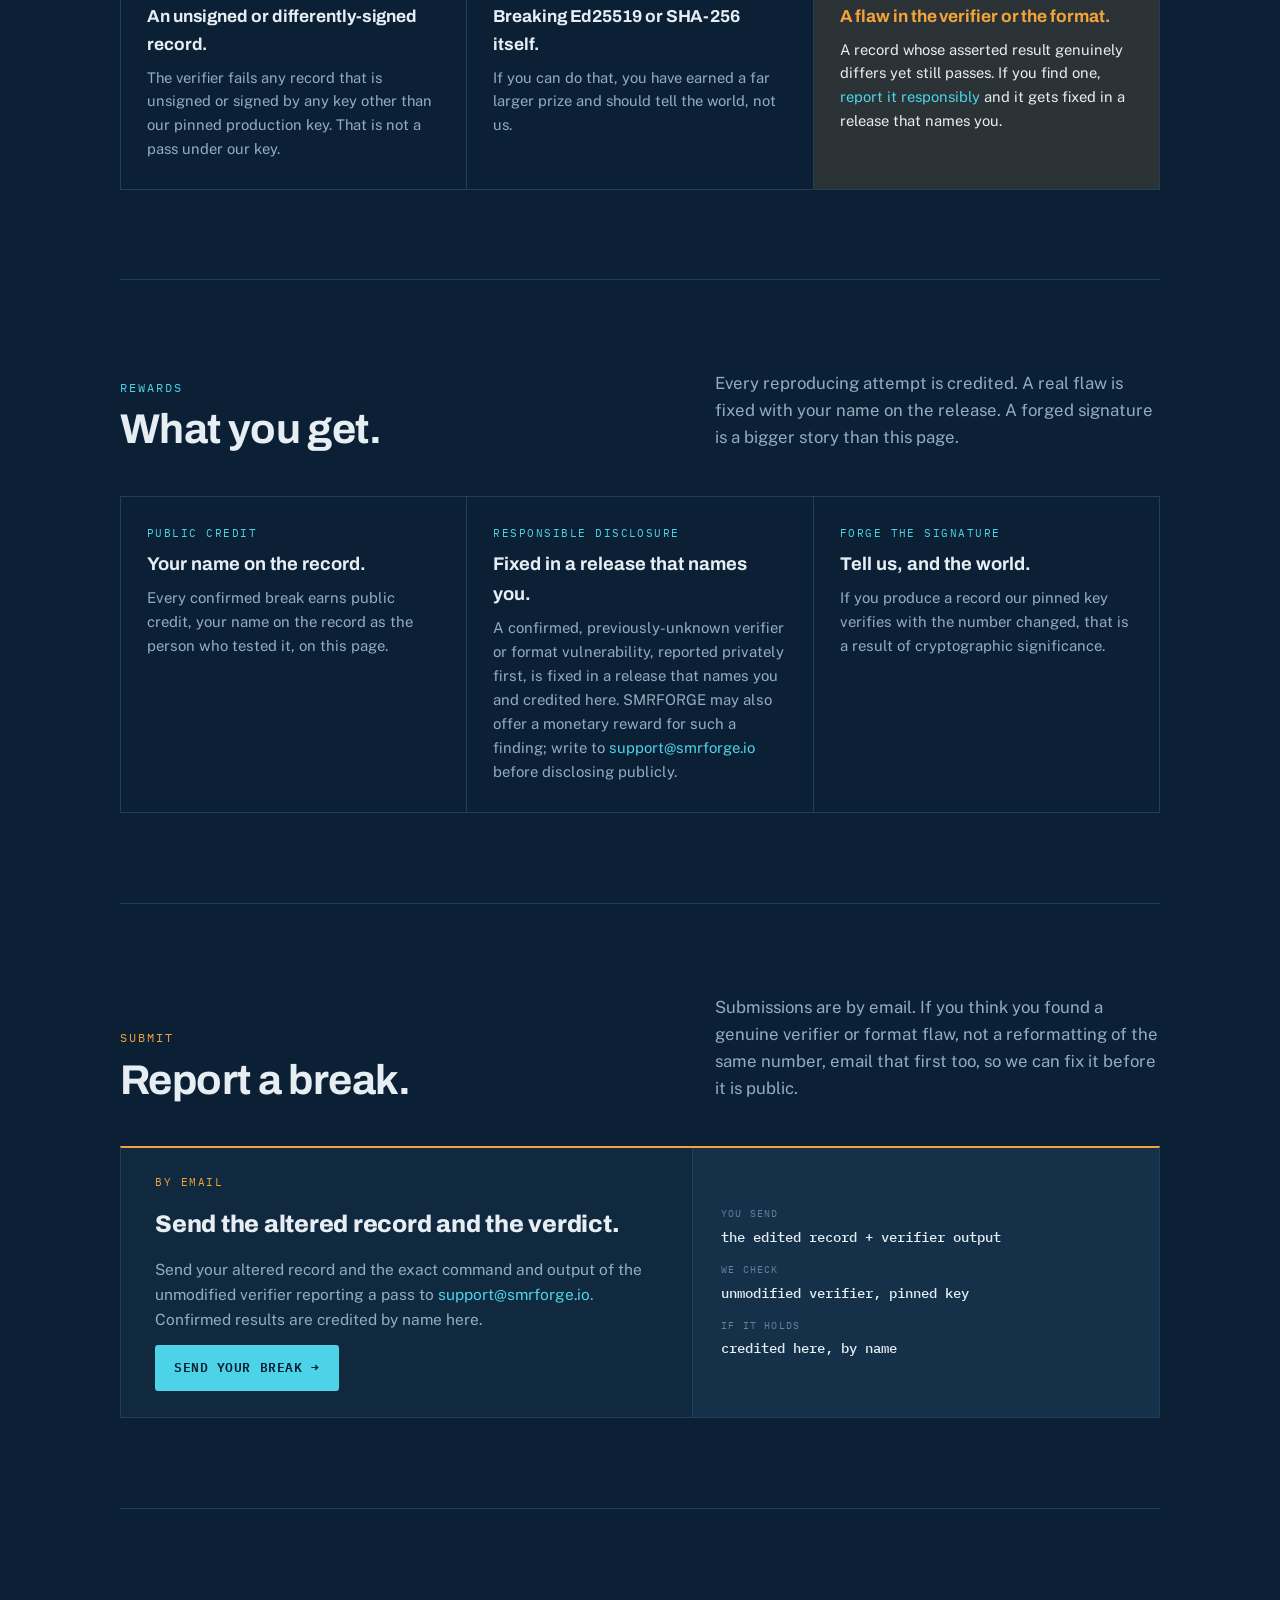
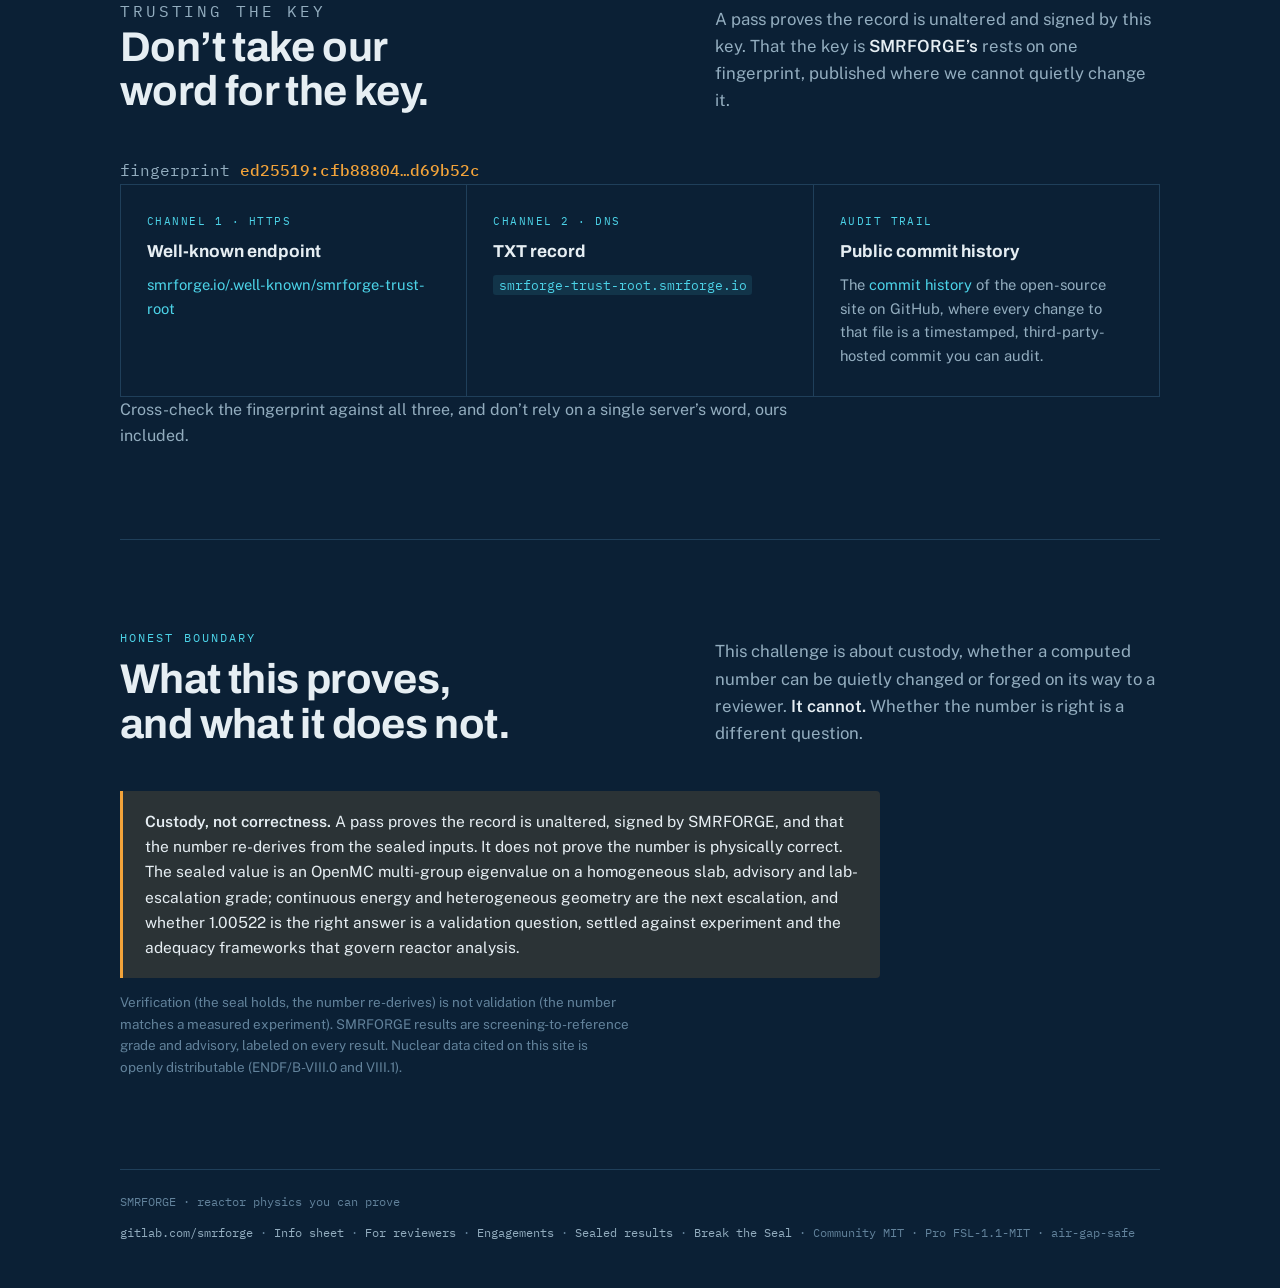
==== commit 6ff383b5: "fix(site): consistency sweep from the honesty/link audit (footer, sitemap, check label) Post-overhau" ====
--- a/break-the-seal.html
+++ b/break-the-seal.html
@@ -606,7 +606,7 @@
 <div class="wrap">
   <footer>
     <span>SMRFORGE &middot; reactor physics you can prove</span>
-    <span><a href="https://gitlab.com/smrforge">gitlab.com/smrforge</a> &middot; <a href="info-sheet.html">Info sheet</a> &middot; <a href="for-reviewers.html">For reviewers</a> &middot; <a href="engagements.html">Engagements</a> &middot; <a href="break-the-seal.html">Break the Seal</a> &middot; Community MIT &middot; Pro FSL-1.1-MIT &middot; air-gap-safe</span>
+    <span><a href="https://gitlab.com/smrforge">gitlab.com/smrforge</a> &middot; <a href="info-sheet.html">Info sheet</a> &middot; <a href="for-reviewers.html">For reviewers</a> &middot; <a href="engagements.html">Engagements</a> &middot; <a href="sealed-results.html">Sealed results</a> &middot; <a href="break-the-seal.html">Break the Seal</a> &middot; Community MIT &middot; Pro FSL-1.1-MIT &middot; air-gap-safe</span>
   </footer>
 </div>
 </body>
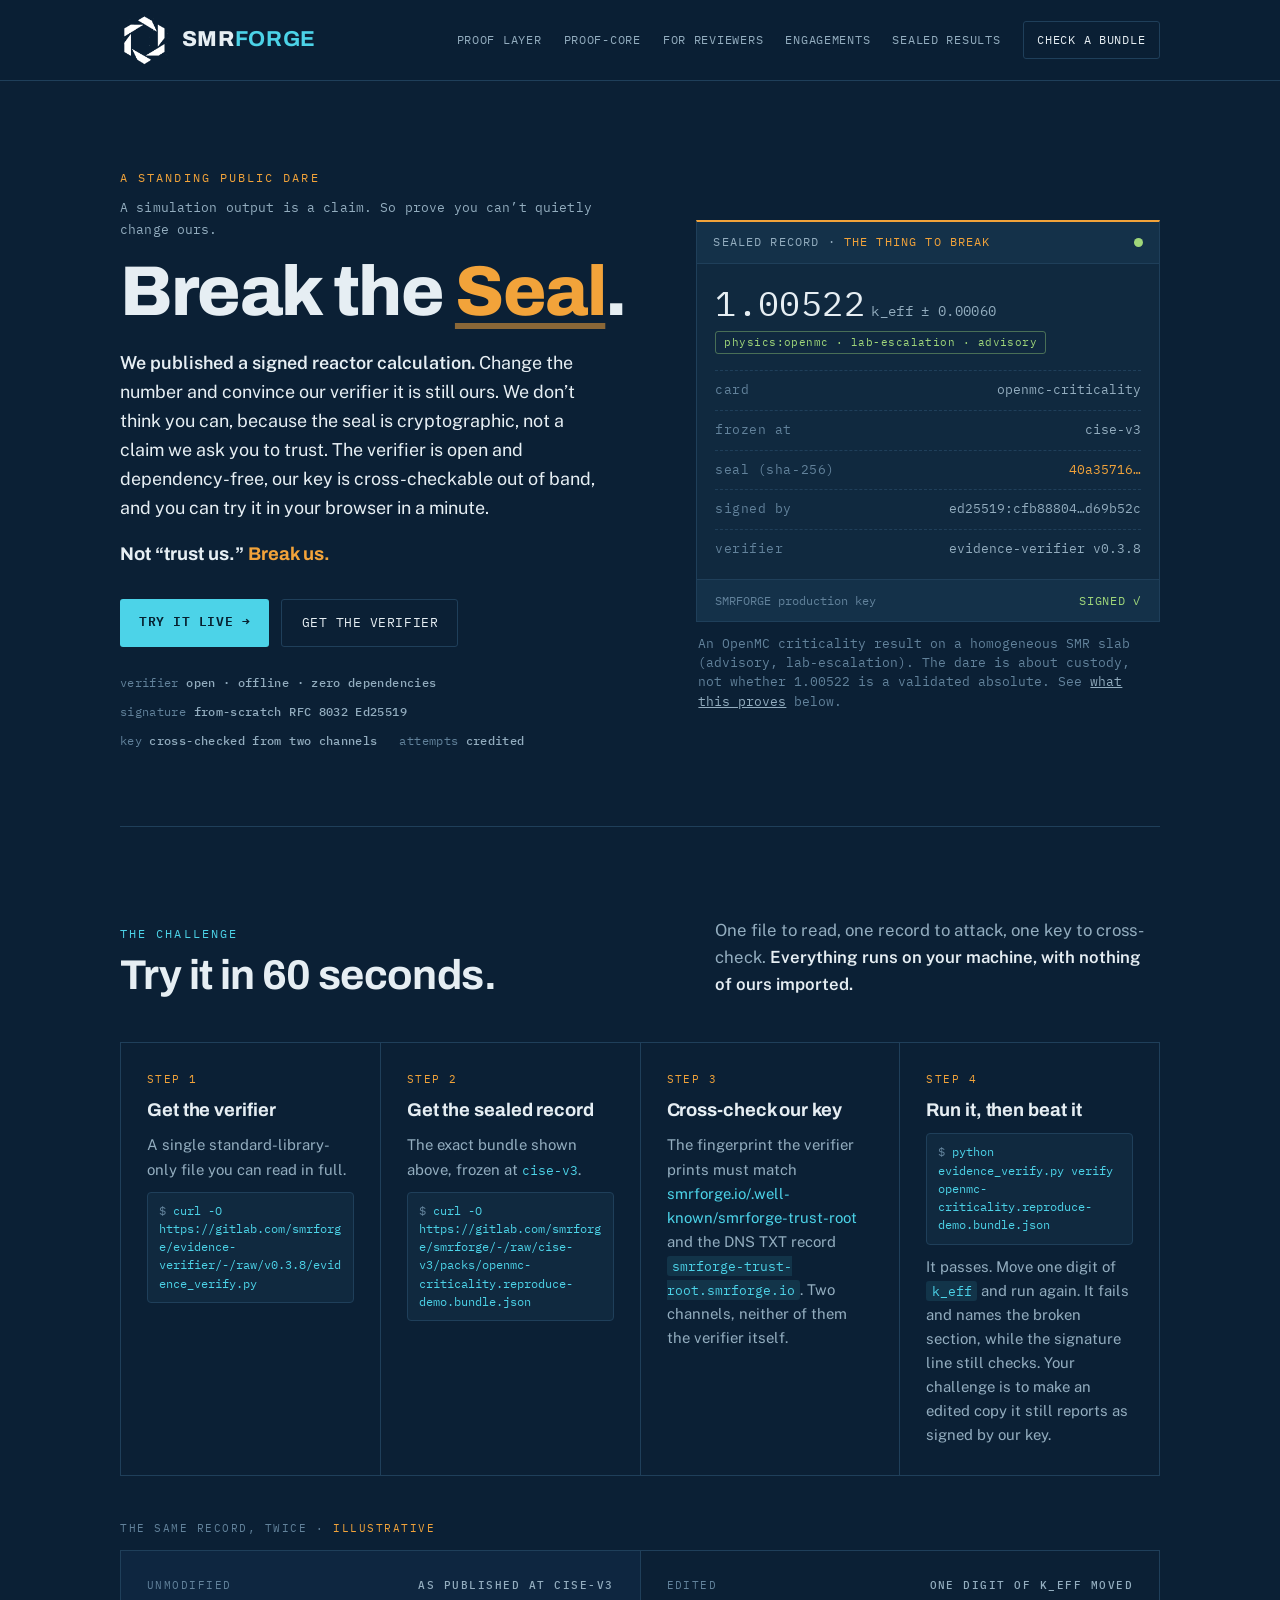
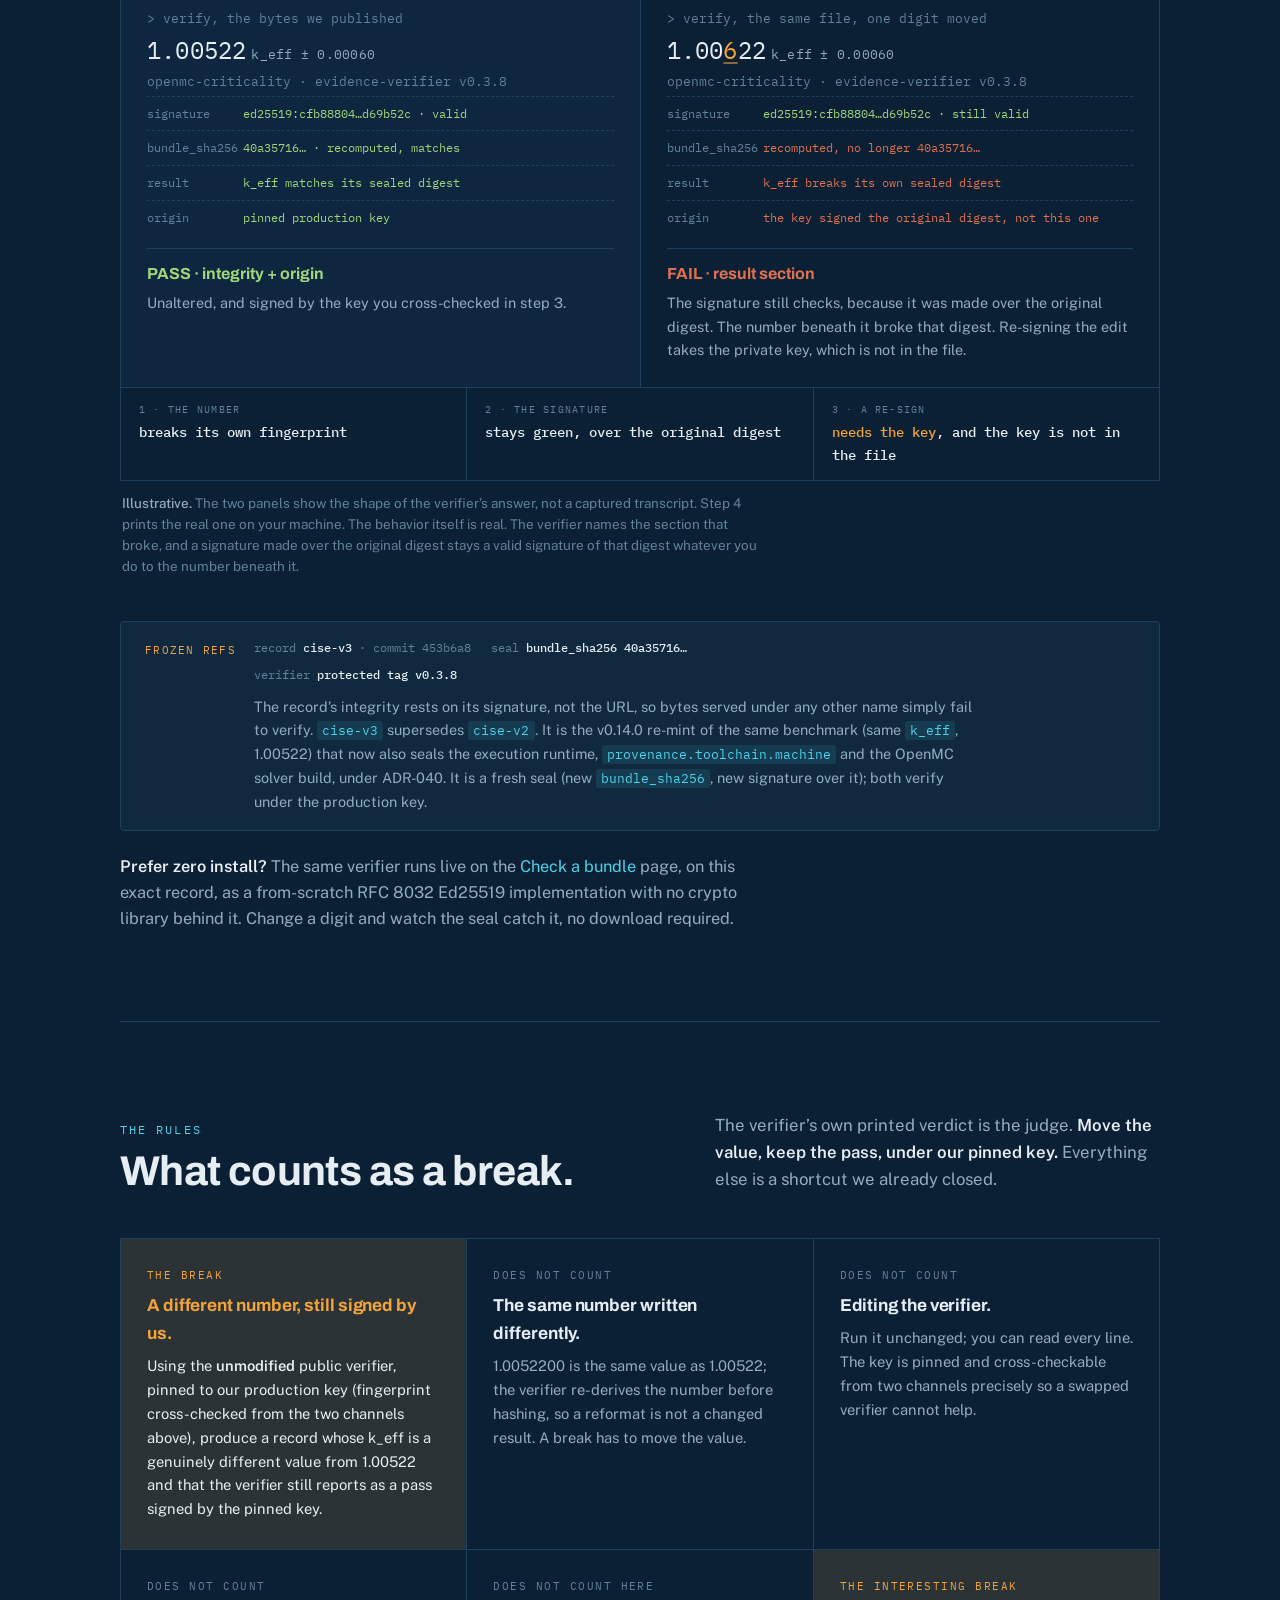
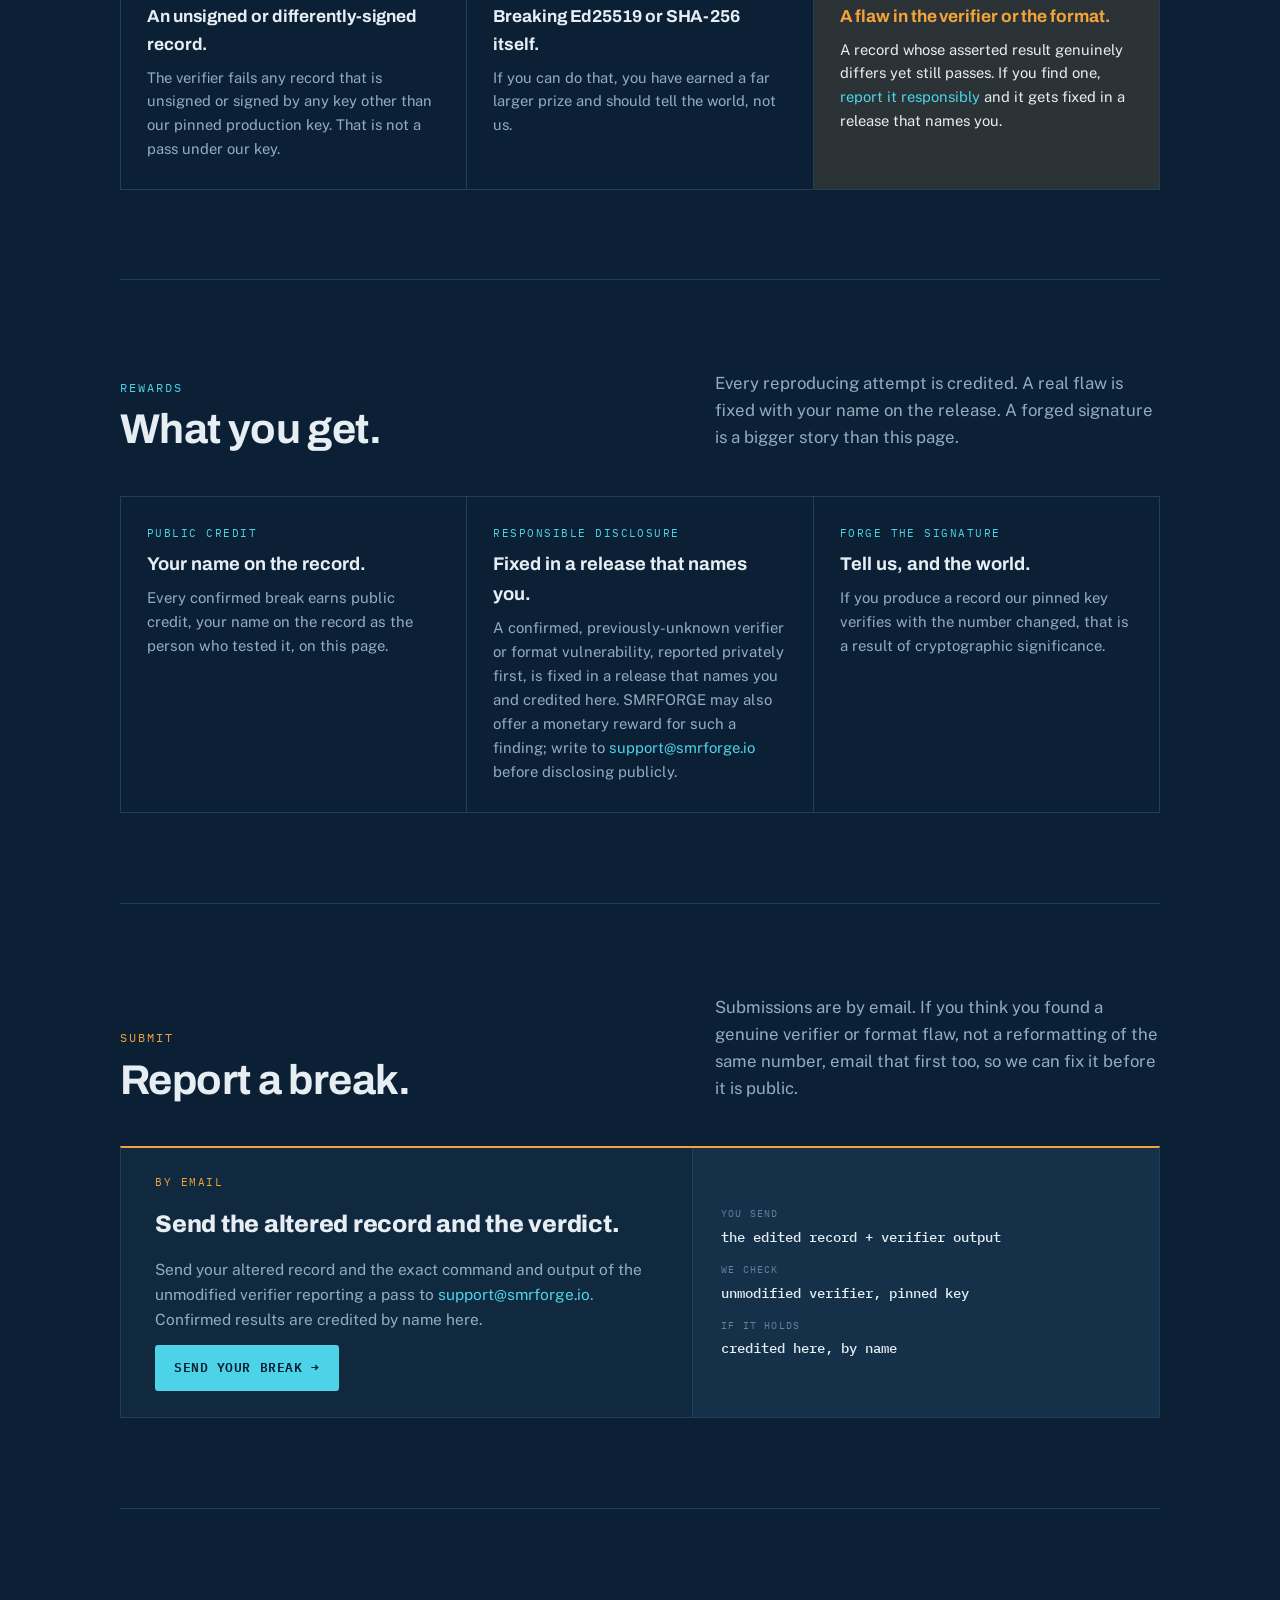
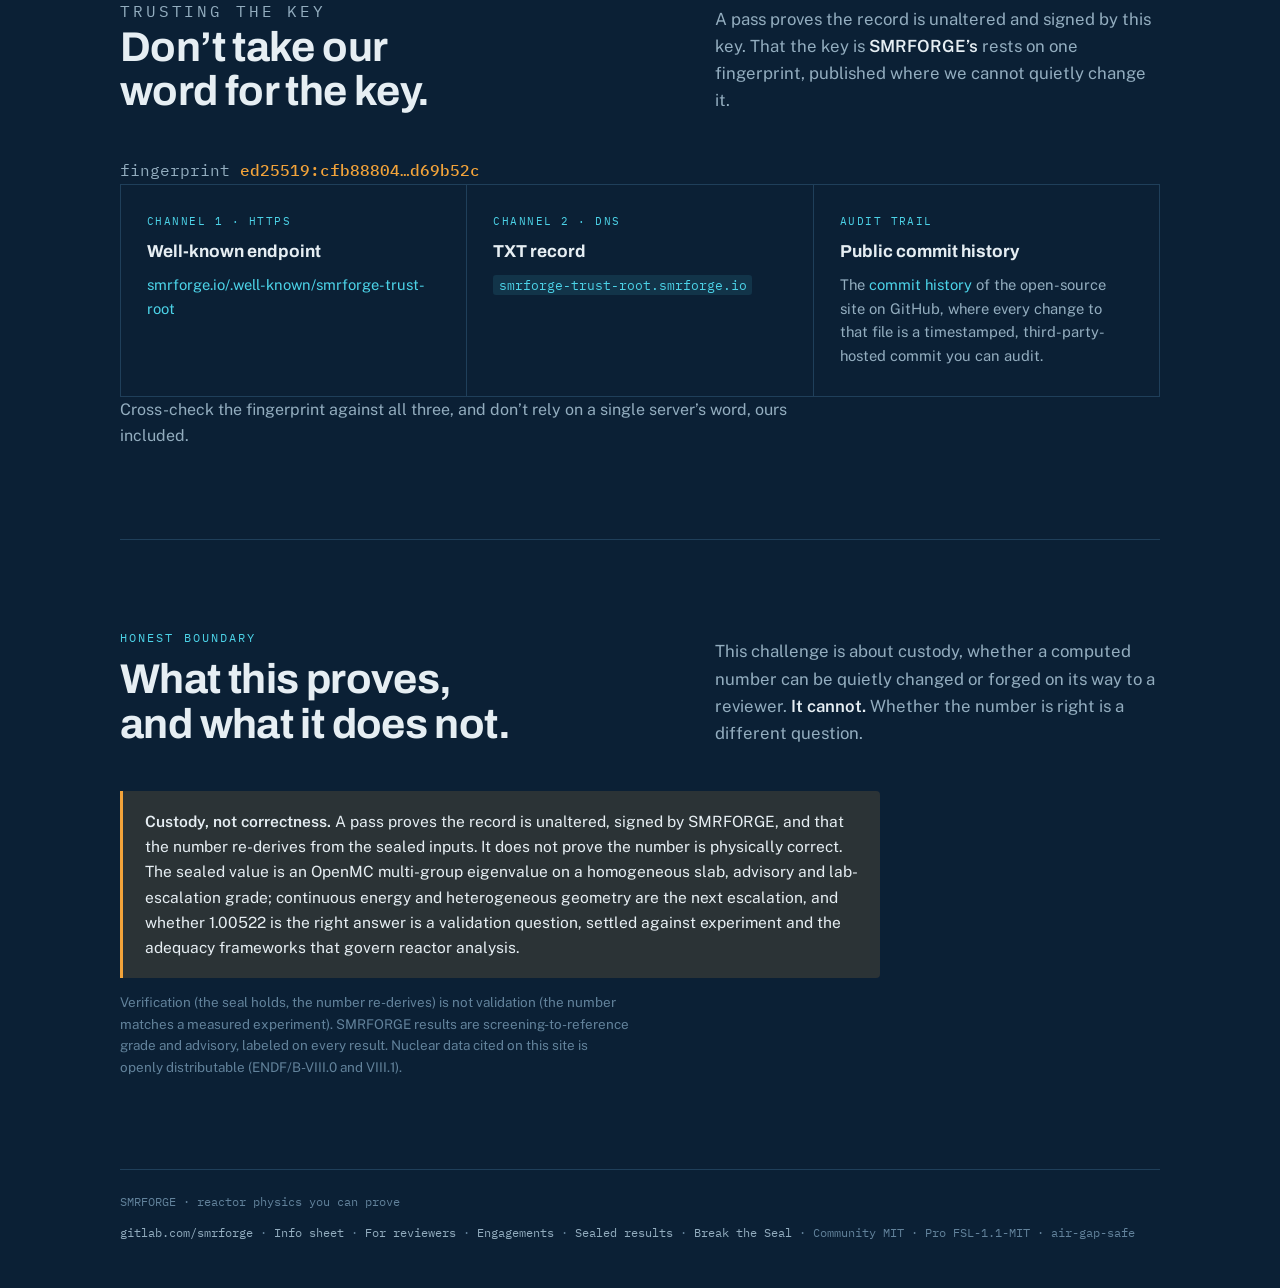
==== commit 3d22cce7: "feat(site): add proof-core page (provenance for AI) + de-crowd nav site-wide New proof-core.html: th" ====
--- a/break-the-seal.html
+++ b/break-the-seal.html
@@ -274,8 +274,8 @@
   <div class="bar">
     <a class="brand" href="/" aria-label="SMRFORGE home"><img class="logo" src="images/smrforge-mark-white.png" alt="SMRFORGE mark"><span class="wm">SMR<b>FORGE</b></span></a>
     <nav class="main" aria-label="Primary">
-      <a href="proof-layer.html">Proof Layer</a><a href="for-reviewers.html">For reviewers</a><a href="engagements.html">Engagements</a><a href="sealed-results.html">Sealed results</a>
-      <a class="sub" href="index.html#howit">How it works</a><a class="sub" href="index.html#valid">Verification</a><a class="sub" href="index.html#products">Community &amp; Pro</a><a class="ghost" href="check.html">Check a bundle</a>
+      <a href="proof-layer.html">Proof Layer</a><a href="proof-core.html">proof-core</a><a href="for-reviewers.html">For reviewers</a><a href="engagements.html">Engagements</a><a href="sealed-results.html">Sealed results</a>
+      <a class="ghost" href="check.html">Check a bundle</a>
     </nav>
   </div>
 </header>
